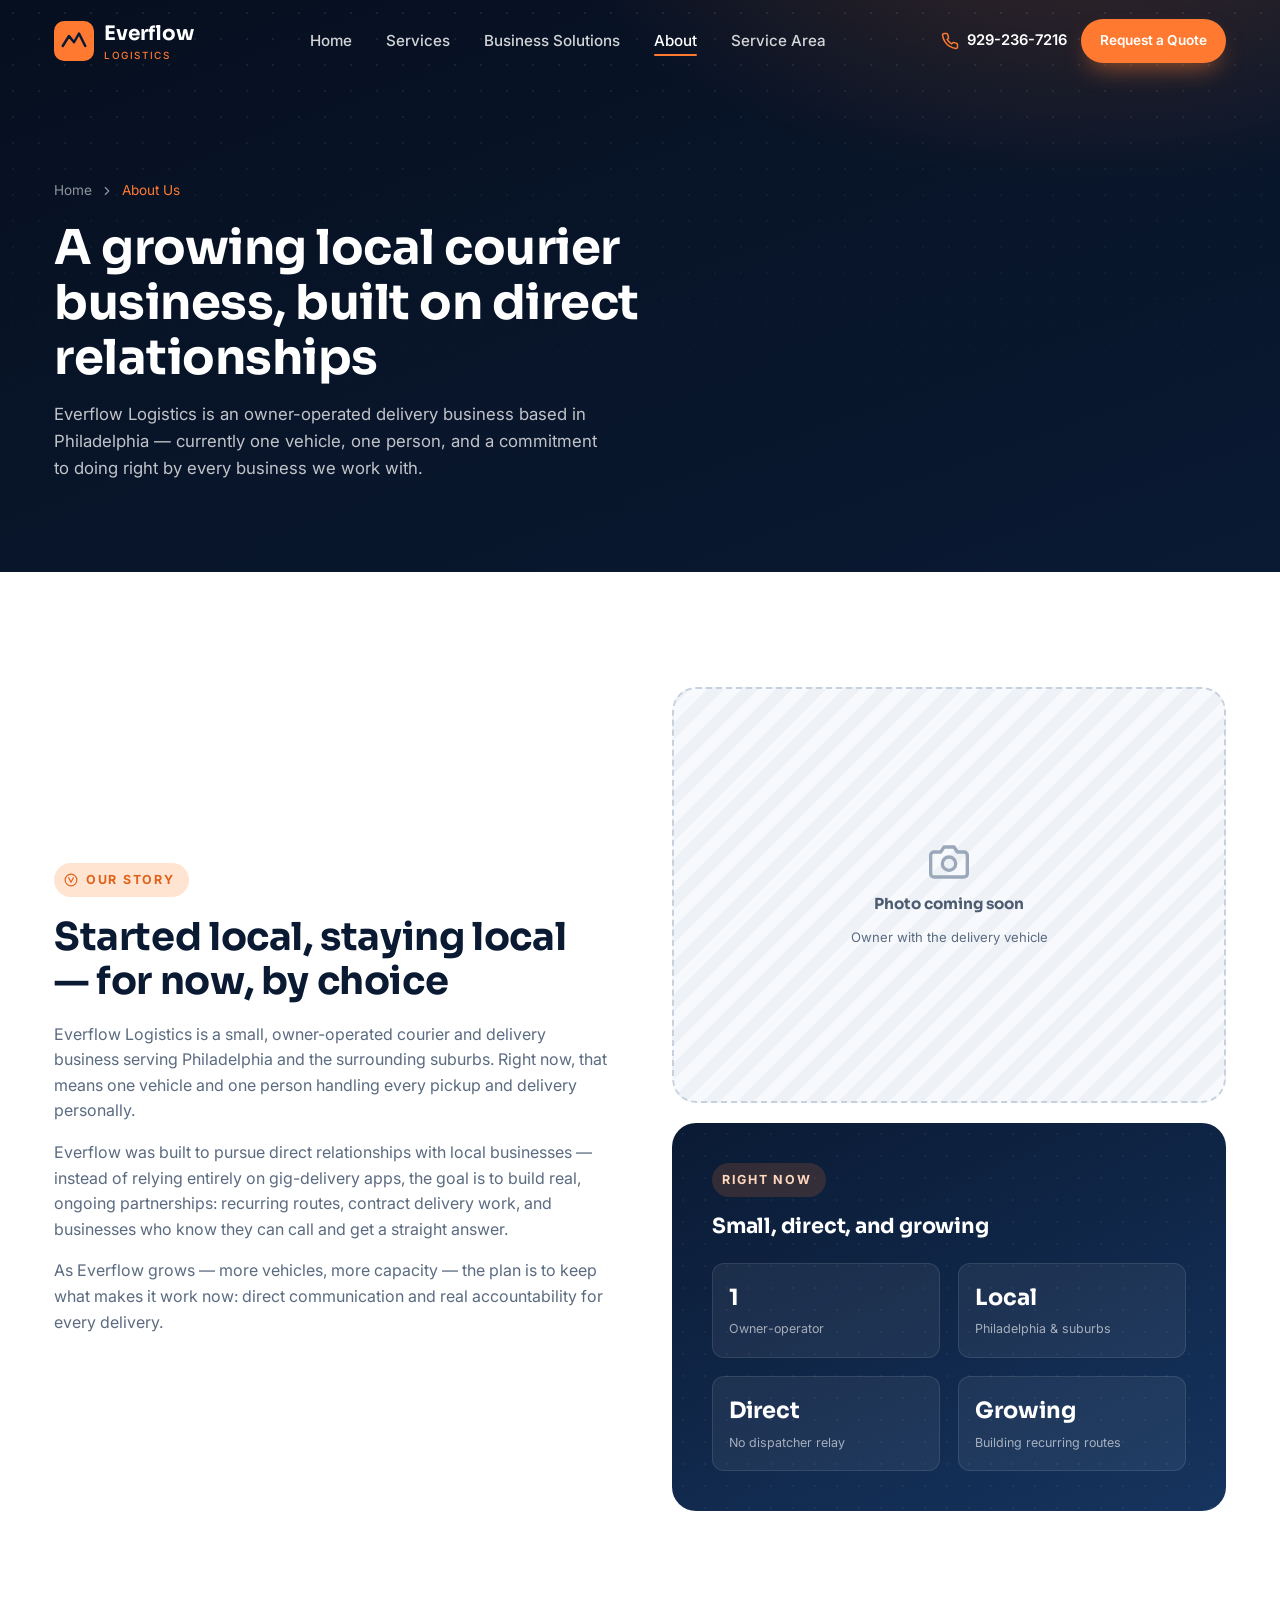
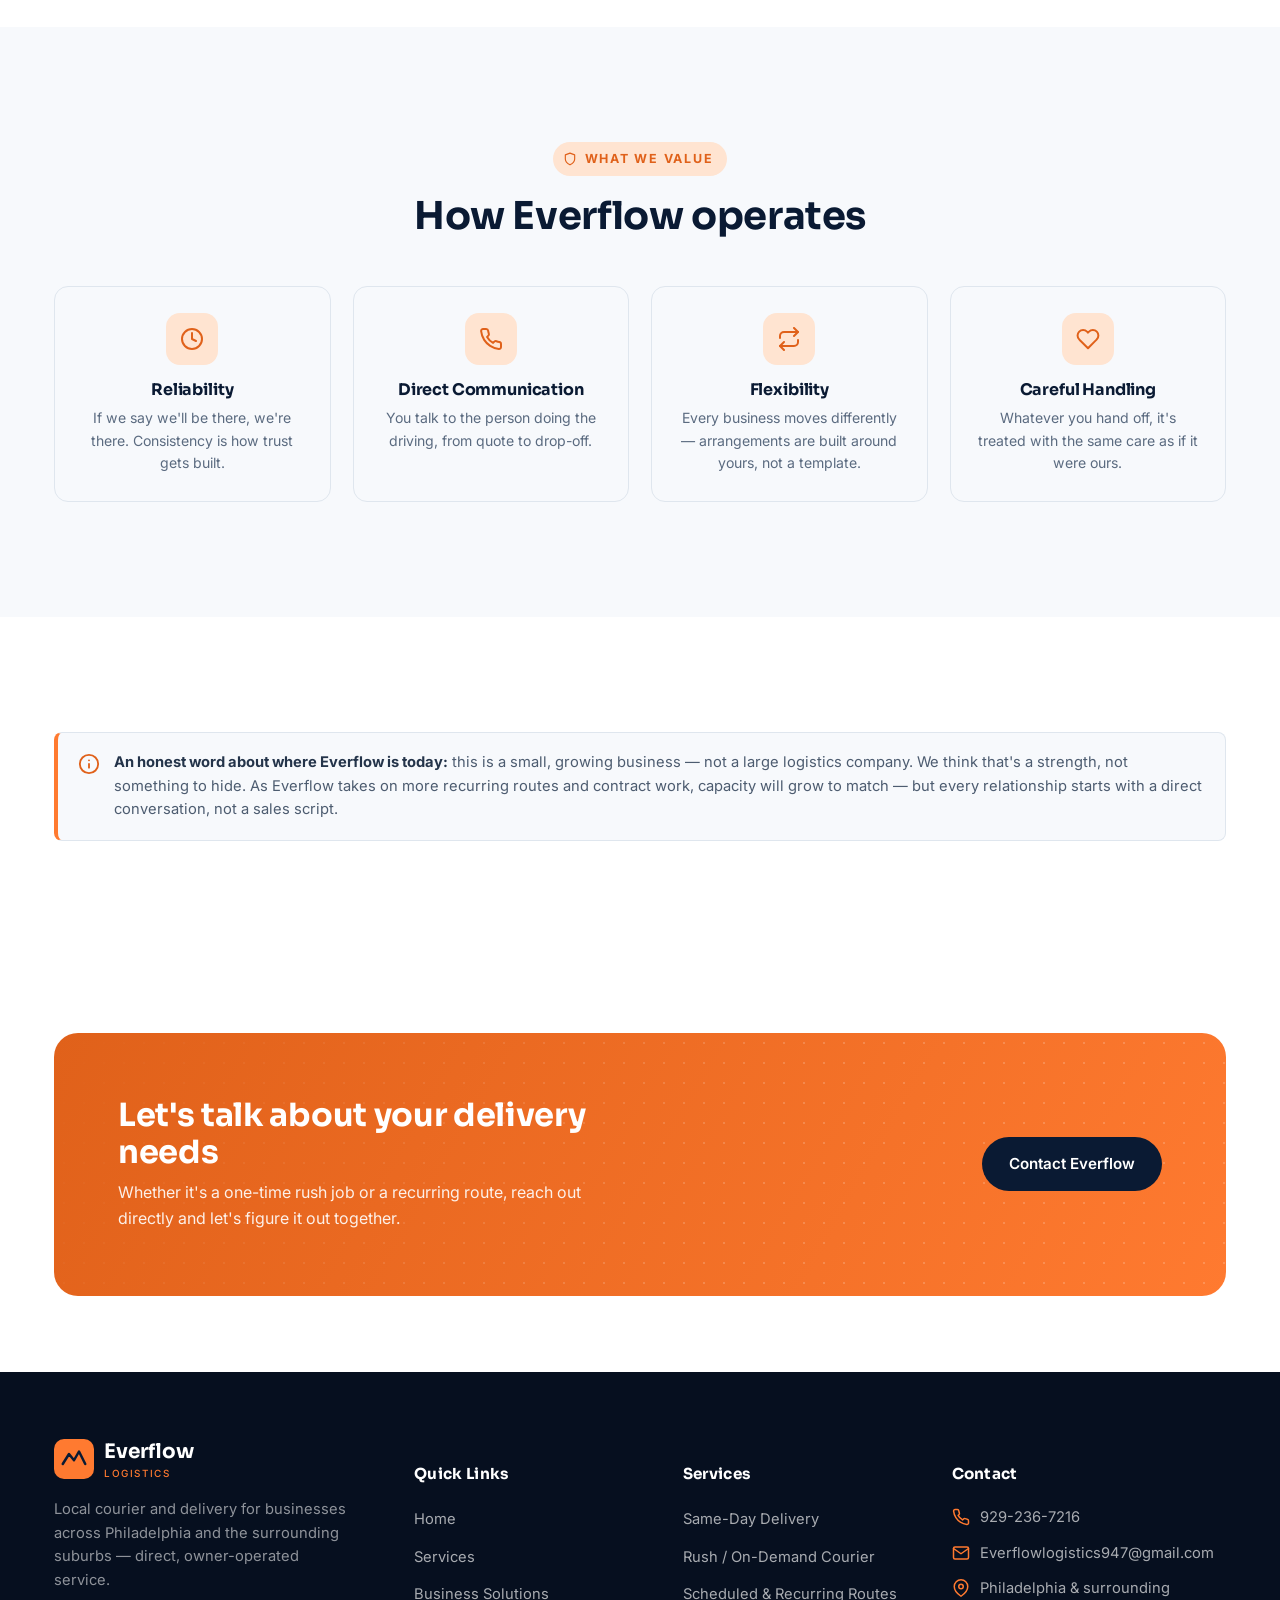
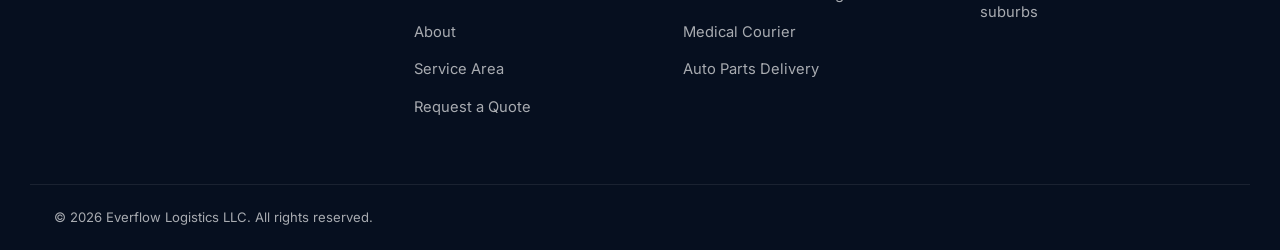
==== about.html @ 605c20a3 "Initial Everflow Logistics website" ====
<!DOCTYPE html>
<html lang="en">
<head>
<meta charset="UTF-8">
<meta name="viewport" content="width=device-width, initial-scale=1.0">
<title>About Us | Everflow Logistics</title>
<meta name="description" content="Everflow Logistics is an owner-operated courier and delivery business based in Philadelphia, focused on dependable service and long-term business relationships.">
<meta property="og:type" content="website">
<meta property="og:site_name" content="Everflow Logistics">
<meta property="og:title" content="About Us | Everflow Logistics">
<meta property="og:description" content="An owner-operated courier and delivery business based in Philadelphia, focused on dependable service and long-term business relationships.">
<meta name="twitter:card" content="summary">
<meta name="twitter:title" content="About Us | Everflow Logistics">
<meta name="twitter:description" content="An owner-operated courier and delivery business based in Philadelphia.">
<link rel="icon" href="data:image/svg+xml,%3Csvg xmlns='http://www.w3.org/2000/svg' viewBox='0 0 64 64'%3E%3Crect width='64' height='64' rx='14' fill='%230a1a33'/%3E%3Cpath d='M14 40l10-16 8 10 8-14 10 20' stroke='%23ff7a30' stroke-width='4' fill='none' stroke-linecap='round' stroke-linejoin='round'/%3E%3C/svg%3E">
<link rel="preconnect" href="https://fonts.googleapis.com">
<link rel="preconnect" href="https://fonts.gstatic.com" crossorigin>
<link href="https://fonts.googleapis.com/css2?family=Sora:wght@500;600;700;800&family=Inter:wght@400;500;600;700&display=swap" rel="stylesheet">
<link rel="stylesheet" href="css/style.css">
</head>
<body>

<a href="#main-content" class="skip-link">Skip to main content</a>

<!-- ================= HEADER ================= -->
<header class="site-header">
  <div class="container">
    <a href="index.html" class="brand">
      <svg class="mark" aria-hidden="true" viewBox="0 0 64 64" fill="none">
        <rect width="64" height="64" rx="16" fill="#ff7a30"/>
        <path d="M14 40l10-16 8 10 8-14 10 20" stroke="#0a1a33" stroke-width="4" fill="none" stroke-linecap="round" stroke-linejoin="round"/>
      </svg>
      <span>Everflow<span class="sub">Logistics</span></span>
    </a>
    <nav class="main-nav">
      <ul>
        <li><a href="index.html">Home</a></li>
        <li><a href="services.html">Services</a></li>
        <li><a href="business-solutions.html">Business Solutions</a></li>
        <li><a href="about.html">About</a></li>
        <li><a href="service-area.html">Service Area</a></li>
      </ul>
    </nav>
    <div class="header-actions">
      <a data-config="phone-href" href="#" class="header-tel">
        <svg aria-hidden="true" viewBox="0 0 24 24" fill="none" stroke="currentColor" stroke-width="2" stroke-linecap="round" stroke-linejoin="round"><path d="M22 16.92v3a2 2 0 0 1-2.18 2 19.79 19.79 0 0 1-8.63-3.07 19.5 19.5 0 0 1-6-6 19.79 19.79 0 0 1-3.07-8.67A2 2 0 0 1 4.11 2h3a2 2 0 0 1 2 1.72c.127.96.361 1.903.7 2.81a2 2 0 0 1-.45 2.11L8.09 9.91a16 16 0 0 0 6 6l1.27-1.27a2 2 0 0 1 2.11-.45c.907.339 1.85.573 2.81.7A2 2 0 0 1 22 16.92z"/></svg>
        <span data-config="phone"></span>
      </a>
      <a href="contact.html" class="btn btn-primary btn-sm header-quote">Request a Quote</a>
      <a data-config="phone-href" href="#" class="header-tel-mobile" aria-label="Call Everflow Logistics">
        <svg aria-hidden="true" viewBox="0 0 24 24" fill="none" stroke="currentColor" stroke-width="2" stroke-linecap="round" stroke-linejoin="round"><path d="M22 16.92v3a2 2 0 0 1-2.18 2 19.79 19.79 0 0 1-8.63-3.07 19.5 19.5 0 0 1-6-6 19.79 19.79 0 0 1-3.07-8.67A2 2 0 0 1 4.11 2h3a2 2 0 0 1 2 1.72c.127.96.361 1.903.7 2.81a2 2 0 0 1-.45 2.11L8.09 9.91a16 16 0 0 0 6 6l1.27-1.27a2 2 0 0 1 2.11-.45c.907.339 1.85.573 2.81.7A2 2 0 0 1 22 16.92z"/></svg>
      </a>
      <button class="nav-toggle" aria-label="Open menu">
        <svg aria-hidden="true" viewBox="0 0 24 24" fill="none" stroke="currentColor" stroke-width="2" stroke-linecap="round" stroke-linejoin="round"><line x1="3" y1="6" x2="21" y2="6"/><line x1="3" y1="12" x2="21" y2="12"/><line x1="3" y1="18" x2="21" y2="18"/></svg>
      </button>
    </div>
  </div>
</header>

<div class="mobile-nav">
  <div class="mobile-nav-top">
    <a href="index.html" class="brand">
      <svg class="mark" aria-hidden="true" viewBox="0 0 64 64" fill="none">
        <rect width="64" height="64" rx="16" fill="#ff7a30"/>
        <path d="M14 40l10-16 8 10 8-14 10 20" stroke="#0a1a33" stroke-width="4" fill="none" stroke-linecap="round" stroke-linejoin="round"/>
      </svg>
      <span>Everflow</span>
    </a>
    <button class="mobile-nav-close" aria-label="Close menu">
      <svg aria-hidden="true" viewBox="0 0 24 24" fill="none" stroke="currentColor" stroke-width="2" stroke-linecap="round" stroke-linejoin="round"><line x1="18" y1="6" x2="6" y2="18"/><line x1="6" y1="6" x2="18" y2="18"/></svg>
    </button>
  </div>
  <ul>
    <li><a href="index.html">Home</a></li>
    <li><a href="services.html">Services</a></li>
    <li><a href="business-solutions.html">Business Solutions</a></li>
    <li><a href="about.html">About</a></li>
    <li><a href="service-area.html">Service Area</a></li>
  </ul>
  <div class="mobile-nav-footer">
    <a data-config="phone-href" href="#" class="header-tel">
      <svg aria-hidden="true" viewBox="0 0 24 24" fill="none" stroke="currentColor" stroke-width="2" stroke-linecap="round" stroke-linejoin="round"><path d="M22 16.92v3a2 2 0 0 1-2.18 2 19.79 19.79 0 0 1-8.63-3.07 19.5 19.5 0 0 1-6-6 19.79 19.79 0 0 1-3.07-8.67A2 2 0 0 1 4.11 2h3a2 2 0 0 1 2 1.72c.127.96.361 1.903.7 2.81a2 2 0 0 1-.45 2.11L8.09 9.91a16 16 0 0 0 6 6l1.27-1.27a2 2 0 0 1 2.11-.45c.907.339 1.85.573 2.81.7A2 2 0 0 1 22 16.92z"/></svg>
      <span data-config="phone"></span>
    </a>
    <a href="contact.html" class="btn btn-primary btn-block">Request a Quote</a>
  </div>
</div>

<main id="main-content">
  <!-- ================= PAGE HERO ================= -->
  <section class="page-hero">
    <div class="hero-grid-bg"></div>
    <div class="container">
      <div class="breadcrumb">
        <a href="index.html">Home</a>
        <svg aria-hidden="true" viewBox="0 0 24 24" fill="none" stroke="currentColor" stroke-width="2" stroke-linecap="round" stroke-linejoin="round"><polyline points="9 18 15 12 9 6"/></svg>
        <span class="current">About Us</span>
      </div>
      <h1>A growing local courier business, built on direct relationships</h1>
      <p class="lead">Everflow Logistics is an owner-operated delivery business based in Philadelphia — currently one vehicle, one person, and a commitment to doing right by every business we work with.</p>
    </div>
  </section>

  <!-- ================= STORY ================= -->
  <section class="section-pad">
    <div class="container">
      <div class="split">
        <div data-reveal>
          <div class="kicker">
            <svg aria-hidden="true" viewBox="0 0 24 24" fill="none" stroke="currentColor" stroke-width="2" stroke-linecap="round" stroke-linejoin="round"><circle cx="12" cy="12" r="10"/><path d="M16 8l-4 8-4-8"/></svg>
            Our story
          </div>
          <h2 style="font-size:clamp(1.8rem,3vw,2.4rem);margin-bottom:18px;">Started local, staying local — for now, by choice</h2>
          <p style="color:var(--gray-500);margin-bottom:16px;">Everflow Logistics is a small, owner-operated courier and delivery business serving Philadelphia and the surrounding suburbs. Right now, that means one vehicle and one person handling every pickup and delivery personally.</p>
          <p style="color:var(--gray-500);margin-bottom:16px;">Everflow was built to pursue direct relationships with local businesses — instead of relying entirely on gig-delivery apps, the goal is to build real, ongoing partnerships: recurring routes, contract delivery work, and businesses who know they can call and get a straight answer.</p>
          <p style="color:var(--gray-500);">As Everflow grows — more vehicles, more capacity — the plan is to keep what makes it work now: direct communication and real accountability for every delivery.</p>
        </div>
        <div class="split-visual" data-reveal>
          <!-- PHOTO PLACEHOLDER — replace with a real photo when available.
               See images/README.md. Suggested file: images/about-owner.jpg -->
          <div class="photo-frame" style="margin-bottom:20px;">
            <div class="photo-placeholder">
              <svg class="cam-ic" aria-hidden="true" viewBox="0 0 24 24" fill="none" stroke="currentColor" stroke-width="2" stroke-linecap="round" stroke-linejoin="round"><path d="M23 19a2 2 0 0 1-2 2H3a2 2 0 0 1-2-2V8a2 2 0 0 1 2-2h4l2-3h6l2 3h4a2 2 0 0 1 2 2z"/><circle cx="12" cy="13" r="4"/></svg>
              <strong>Photo coming soon</strong>
              <span>Owner with the delivery vehicle</span>
            </div>
          </div>
          <div class="panel-card">
            <div class="kicker on-dark">Right Now</div>
            <h3 style="color:#fff;font-size:1.3rem;">Small, direct, and growing</h3>
            <div class="mini-stats">
              <div class="box"><b>1</b><span>Owner-operator</span></div>
              <div class="box"><b>Local</b><span>Philadelphia &amp; suburbs</span></div>
              <div class="box"><b>Direct</b><span>No dispatcher relay</span></div>
              <div class="box"><b>Growing</b><span>Building recurring routes</span></div>
            </div>
          </div>
        </div>
      </div>
    </div>
  </section>

  <!-- ================= VALUES ================= -->
  <section class="section-pad" style="background:var(--gray-50);">
    <div class="container">
      <div class="section-head center" data-reveal>
        <div class="kicker">
          <svg aria-hidden="true" viewBox="0 0 24 24" fill="none" stroke="currentColor" stroke-width="2" stroke-linecap="round" stroke-linejoin="round"><path d="M12 22s8-4 8-10V5l-8-3-8 3v7c0 6 8 10 8 10z"/></svg>
          What we value
        </div>
        <h2>How Everflow operates</h2>
      </div>

      <div class="value-grid">
        <div class="value-card" data-reveal>
          <div class="ic">
            <svg aria-hidden="true" viewBox="0 0 24 24" fill="none" stroke="currentColor" stroke-width="2" stroke-linecap="round" stroke-linejoin="round"><circle cx="12" cy="12" r="10"/><polyline points="12 6 12 12 16 14"/></svg>
          </div>
          <h3>Reliability</h3>
          <p>If we say we'll be there, we're there. Consistency is how trust gets built.</p>
        </div>
        <div class="value-card" data-reveal>
          <div class="ic">
            <svg aria-hidden="true" viewBox="0 0 24 24" fill="none" stroke="currentColor" stroke-width="2" stroke-linecap="round" stroke-linejoin="round"><path d="M22 16.92v3a2 2 0 0 1-2.18 2 19.79 19.79 0 0 1-8.63-3.07 19.5 19.5 0 0 1-6-6 19.79 19.79 0 0 1-3.07-8.67A2 2 0 0 1 4.11 2h3a2 2 0 0 1 2 1.72c.127.96.361 1.903.7 2.81a2 2 0 0 1-.45 2.11L8.09 9.91a16 16 0 0 0 6 6l1.27-1.27a2 2 0 0 1 2.11-.45c.907.339 1.85.573 2.81.7A2 2 0 0 1 22 16.92z"/></svg>
          </div>
          <h3>Direct Communication</h3>
          <p>You talk to the person doing the driving, from quote to drop-off.</p>
        </div>
        <div class="value-card" data-reveal>
          <div class="ic">
            <svg aria-hidden="true" viewBox="0 0 24 24" fill="none" stroke="currentColor" stroke-width="2" stroke-linecap="round" stroke-linejoin="round"><path d="M17 1l4 4-4 4"/><path d="M3 11V9a4 4 0 0 1 4-4h14"/><path d="M7 23l-4-4 4-4"/><path d="M21 13v2a4 4 0 0 1-4 4H3"/></svg>
          </div>
          <h3>Flexibility</h3>
          <p>Every business moves differently — arrangements are built around yours, not a template.</p>
        </div>
        <div class="value-card" data-reveal>
          <div class="ic">
            <svg aria-hidden="true" viewBox="0 0 24 24" fill="none" stroke="currentColor" stroke-width="2" stroke-linecap="round" stroke-linejoin="round"><path d="M20.8 4.6a5.5 5.5 0 0 0-7.8 0L12 5.7l-1-1.1a5.5 5.5 0 0 0-7.8 7.8l1 1.1L12 21.2l7.8-7.8 1-1.1a5.5 5.5 0 0 0 0-7.7z"/></svg>
          </div>
          <h3>Careful Handling</h3>
          <p>Whatever you hand off, it's treated with the same care as if it were ours.</p>
        </div>
      </div>
    </div>
  </section>

  <!-- ================= HONEST NOTE ================= -->
  <section class="section-pad">
    <div class="container">
      <div class="note-box" data-reveal>
        <svg class="ic" aria-hidden="true" viewBox="0 0 24 24" fill="none" stroke="currentColor" stroke-width="2" stroke-linecap="round" stroke-linejoin="round"><circle cx="12" cy="12" r="10"/><line x1="12" y1="16" x2="12" y2="12"/><line x1="12" y1="8" x2="12.01" y2="8"/></svg>
        <p><strong>An honest word about where Everflow is today:</strong> this is a small, growing business — not a large logistics company. We think that's a strength, not something to hide. As Everflow takes on more recurring routes and contract work, capacity will grow to match — but every relationship starts with a direct conversation, not a sales script.</p>
      </div>
    </div>
  </section>

  <!-- ================= CTA ================= -->
  <section class="section-pad-sm">
    <div class="container">
      <div class="cta-banner" data-reveal>
        <div>
          <h2>Let's talk about your delivery needs</h2>
          <p>Whether it's a one-time rush job or a recurring route, reach out directly and let's figure it out together.</p>
        </div>
        <div class="cta-actions">
          <a href="contact.html" class="btn btn-dark">Contact Everflow</a>
        </div>
      </div>
    </div>
  </section>
</main>

<!-- ================= FOOTER ================= -->
<footer class="site-footer">
  <div class="container footer-top">
    <div class="footer-brand">
      <a href="index.html" class="brand">
        <svg class="mark" aria-hidden="true" viewBox="0 0 64 64" fill="none">
          <rect width="64" height="64" rx="16" fill="#ff7a30"/>
          <path d="M14 40l10-16 8 10 8-14 10 20" stroke="#0a1a33" stroke-width="4" fill="none" stroke-linecap="round" stroke-linejoin="round"/>
        </svg>
        <span>Everflow<span class="sub">Logistics</span></span>
      </a>
      <p>Local courier and delivery for businesses across Philadelphia and the surrounding suburbs — direct, owner-operated service.</p>
    </div>
    <div class="footer-col">
      <h5>Quick Links</h5>
      <ul>
        <li><a href="index.html">Home</a></li>
        <li><a href="services.html">Services</a></li>
        <li><a href="business-solutions.html">Business Solutions</a></li>
        <li><a href="about.html">About</a></li>
        <li><a href="service-area.html">Service Area</a></li>
        <li><a href="contact.html">Request a Quote</a></li>
      </ul>
    </div>
    <div class="footer-col">
      <h5>Services</h5>
      <ul>
        <li><a href="services.html#same-day">Same-Day Delivery</a></li>
        <li><a href="services.html#rush">Rush / On-Demand Courier</a></li>
        <li><a href="services.html#recurring">Scheduled &amp; Recurring Routes</a></li>
        <li><a href="services.html#medical">Medical Courier</a></li>
        <li><a href="services.html#auto-parts">Auto Parts Delivery</a></li>
      </ul>
    </div>
    <div class="footer-col">
      <h5>Contact</h5>
      <ul class="footer-contact">
        <li>
          <svg aria-hidden="true" viewBox="0 0 24 24" fill="none" stroke="currentColor" stroke-width="2" stroke-linecap="round" stroke-linejoin="round"><path d="M22 16.92v3a2 2 0 0 1-2.18 2 19.79 19.79 0 0 1-8.63-3.07 19.5 19.5 0 0 1-6-6 19.79 19.79 0 0 1-3.07-8.67A2 2 0 0 1 4.11 2h3a2 2 0 0 1 2 1.72c.127.96.361 1.903.7 2.81a2 2 0 0 1-.45 2.11L8.09 9.91a16 16 0 0 0 6 6l1.27-1.27a2 2 0 0 1 2.11-.45c.907.339 1.85.573 2.81.7A2 2 0 0 1 22 16.92z"/></svg>
          <a data-config="phone-href" href="#"><span data-config="phone"></span></a>
        </li>
        <li>
          <svg aria-hidden="true" viewBox="0 0 24 24" fill="none" stroke="currentColor" stroke-width="2" stroke-linecap="round" stroke-linejoin="round"><path d="M4 4h16c1.1 0 2 .9 2 2v12c0 1.1-.9 2-2 2H4c-1.1 0-2-.9-2-2V6c0-1.1.9-2 2-2z"/><polyline points="22 6 12 13 2 6"/></svg>
          <a data-config="email-href" href="#"><span data-config="email"></span></a>
        </li>
        <li>
          <svg aria-hidden="true" viewBox="0 0 24 24" fill="none" stroke="currentColor" stroke-width="2" stroke-linecap="round" stroke-linejoin="round"><path d="M21 10c0 7-9 13-9 13s-9-6-9-13a9 9 0 0 1 18 0z"/><circle cx="12" cy="10" r="3"/></svg>
          <span>Philadelphia &amp; surrounding suburbs</span>
        </li>
      </ul>
    </div>
  </div>
  <div class="container footer-bottom">
    <span>&copy; <span id="year"></span> Everflow Logistics LLC. All rights reserved.</span>
  </div>
</footer>

<button class="back-to-top" aria-label="Back to top">
  <svg aria-hidden="true" viewBox="0 0 24 24" fill="none" stroke="currentColor" stroke-width="2" stroke-linecap="round" stroke-linejoin="round"><line x1="12" y1="19" x2="12" y2="5"/><polyline points="5 12 12 5 19 12"/></svg>
</button>

<script src="js/site-config.js"></script>
<script src="js/script.js"></script>
</body>
</html>
---- css/style.css ----
/* ==========================================================================
   Everflow Logistics — Design System
   ========================================================================== */

:root {
  /* Colors */
  --navy-950: #060f1f;
  --navy-900: #0a1a33;
  --navy-800: #0f2547;
  --navy-700: #16345f;
  --navy-600: #1f4478;

  --accent: #ff7a30;
  --accent-dark: #e0611a;
  --accent-light: #ffe4d1;

  --teal: #17c3a2;
  --teal-dark: #0fa688;

  --white: #ffffff;
  --gray-50: #f7f9fc;
  --gray-100: #eef2f7;
  --gray-200: #dfe6ee;
  --gray-300: #c7d1dd;
  --gray-400: #9aa8ba;
  --gray-500: #5b6b80;
  --gray-600: #4d5c70;
  --gray-800: #24344a;
  --gray-900: #16202f;

  /* Typography */
  --font-head: "Sora", "Segoe UI", sans-serif;
  --font-body: "Inter", "Segoe UI", sans-serif;

  /* Layout */
  --container: 1220px;
  --radius-sm: 8px;
  --radius: 14px;
  --radius-lg: 24px;
  --shadow-sm: 0 2px 10px -2px rgba(10, 26, 51, 0.08);
  --shadow: 0 14px 34px -12px rgba(10, 26, 51, 0.18);
  --shadow-lg: 0 30px 60px -20px rgba(10, 26, 51, 0.28);

  --ease: cubic-bezier(0.22, 1, 0.36, 1);
}

/* ---------- Reset ---------- */
* , *::before, *::after { box-sizing: border-box; }
html { scroll-behavior: smooth; }
body, h1, h2, h3, h4, p, figure, blockquote { margin: 0; }
ul, ol { margin: 0; padding: 0; list-style: none; }
img, svg { display: block; max-width: 100%; }
a { color: inherit; text-decoration: none; }
button, input, textarea, select { font: inherit; color: inherit; }
button { cursor: pointer; }

.sr-only {
  position: absolute;
  width: 1px; height: 1px;
  padding: 0; margin: -1px;
  overflow: hidden;
  clip: rect(0, 0, 0, 0);
  white-space: nowrap;
  border: 0;
}

.skip-link {
  position: absolute;
  top: -60px;
  left: 12px;
  z-index: 2000;
  background: var(--navy-900);
  color: var(--white);
  padding: 12px 20px;
  border-radius: var(--radius-sm);
  font-weight: 600;
  font-size: 0.9rem;
  transition: top 0.2s var(--ease);
}
.skip-link:focus {
  top: 12px;
}

a:focus-visible,
button:focus-visible {
  outline: 2px solid var(--accent-dark);
  outline-offset: 2px;
  border-radius: 4px;
}

body {
  font-family: var(--font-body);
  color: var(--gray-800);
  background: var(--white);
  line-height: 1.6;
  -webkit-font-smoothing: antialiased;
  overflow-x: hidden;
}

h1, h2, h3, h4 {
  font-family: var(--font-head);
  color: var(--navy-900);
  line-height: 1.15;
  font-weight: 700;
  letter-spacing: -0.01em;
}

.container {
  width: 100%;
  max-width: var(--container);
  margin-inline: auto;
  padding-inline: 24px;
}

section { position: relative; }

.section-pad { padding-block: clamp(64px, 9vw, 120px); }
.section-pad-sm { padding-block: clamp(48px, 6vw, 80px); }

/* ---------- Eyebrow / Kicker ---------- */
.kicker {
  display: inline-flex;
  align-items: center;
  gap: 8px;
  font-size: 0.78rem;
  font-weight: 700;
  letter-spacing: 0.14em;
  text-transform: uppercase;
  color: var(--accent-dark);
  background: var(--accent-light);
  padding: 7px 14px 7px 10px;
  border-radius: 999px;
  margin-bottom: 18px;
}
.kicker svg { width: 14px; height: 14px; flex-shrink: 0; }
.kicker.on-dark {
  color: #ffd8bd;
  background: rgba(255, 122, 48, 0.16);
}

.section-head { max-width: 640px; margin-bottom: 48px; }
.section-head.center { margin-inline: auto; text-align: center; }
.section-head h2 { font-size: clamp(1.8rem, 3vw, 2.5rem); margin-bottom: 14px; }
.section-head p { color: var(--gray-500); font-size: 1.05rem; }

/* ---------- Buttons ---------- */
.btn {
  display: inline-flex;
  align-items: center;
  justify-content: center;
  gap: 10px;
  font-family: var(--font-body);
  font-weight: 600;
  font-size: 0.95rem;
  padding: 14px 26px;
  border-radius: 999px;
  border: 1px solid transparent;
  transition: transform 0.25s var(--ease), box-shadow 0.25s var(--ease), background 0.25s var(--ease), color 0.25s var(--ease), border-color .25s var(--ease);
  white-space: nowrap;
}
.btn svg { width: 18px; height: 18px; }
.btn-primary {
  background: var(--accent);
  color: var(--white);
  box-shadow: 0 12px 24px -8px rgba(255, 122, 48, 0.55);
}
.btn-primary:hover { background: var(--accent-dark); transform: translateY(-2px); box-shadow: 0 16px 30px -8px rgba(255, 122, 48, 0.6); }
.btn-dark {
  background: var(--navy-900);
  color: var(--white);
}
.btn-dark:hover { background: var(--navy-800); transform: translateY(-2px); }
.btn-ghost {
  background: transparent;
  color: var(--white);
  border-color: rgba(255, 255, 255, 0.35);
}
.btn-ghost:hover { background: rgba(255, 255, 255, 0.1); border-color: rgba(255, 255, 255, 0.6); }
.btn-outline {
  background: transparent;
  color: var(--navy-900);
  border-color: var(--gray-300);
}
.btn-outline:hover { border-color: var(--navy-900); transform: translateY(-2px); }
.btn-sm { padding: 10px 18px; font-size: 0.85rem; }
.btn-block { width: 100%; }

/* ---------- Header ---------- */
.site-header {
  position: fixed;
  inset-inline: 0;
  top: 0;
  z-index: 1000;
  padding-block: 18px;
  transition: background 0.35s var(--ease), padding 0.35s var(--ease), box-shadow 0.35s var(--ease);
}
.site-header .container { display: flex; align-items: center; justify-content: space-between; gap: 24px; }
.site-header.is-scrolled {
  background: rgba(10, 26, 51, 0.92);
  backdrop-filter: blur(10px);
  padding-block: 12px;
  box-shadow: 0 6px 24px -10px rgba(0,0,0,0.35);
}

.brand { display: flex; align-items: center; gap: 10px; font-family: var(--font-head); font-weight: 700; font-size: 1.25rem; color: var(--white); }
.brand .mark { width: 40px; height: 40px; flex-shrink: 0; }
.brand span.sub { display: block; font-family: var(--font-body); font-weight: 500; font-size: 0.62rem; letter-spacing: 0.16em; text-transform: uppercase; color: var(--accent); margin-top: -2px; }

.main-nav ul { display: flex; align-items: center; gap: 34px; }
.main-nav a {
  color: rgba(255,255,255,0.82);
  font-weight: 500;
  font-size: 0.95rem;
  position: relative;
  padding-block: 6px;
  transition: color 0.25s var(--ease);
}
.main-nav a::after {
  content: "";
  position: absolute;
  left: 0; right: 100%; bottom: 0;
  height: 2px;
  background: var(--accent);
  transition: right 0.3s var(--ease);
  border-radius: 2px;
}
.main-nav a:hover { color: var(--white); }
.main-nav a:hover::after, .main-nav a.active::after { right: 0; }
.main-nav a.active { color: var(--white); }

.header-actions { display: flex; align-items: center; gap: 14px; }
.header-tel { display: flex; align-items: center; gap: 8px; color: var(--white); font-weight: 600; font-size: 0.92rem; }
.header-tel svg { width: 18px; height: 18px; color: var(--accent); }

.nav-toggle {
  display: none;
  width: 42px; height: 42px;
  border-radius: 10px;
  background: rgba(255,255,255,0.1);
  border: 1px solid rgba(255,255,255,0.16);
  align-items: center;
  justify-content: center;
  flex-shrink: 0;
}
.nav-toggle svg { width: 20px; height: 20px; color: var(--white); }

/* ---------- Hero ---------- */
.hero {
  position: relative;
  background: radial-gradient(1100px 600px at 82% -10%, rgba(255,122,48,0.25), transparent 60%),
              linear-gradient(160deg, var(--navy-950) 0%, var(--navy-900) 45%, var(--navy-800) 100%);
  color: var(--white);
  padding-top: clamp(140px, 18vw, 190px);
  padding-bottom: clamp(80px, 10vw, 120px);
  overflow: hidden;
}
.hero-grid-bg {
  position: absolute; inset: 0;
  background-image: radial-gradient(rgba(255,255,255,0.09) 1px, transparent 1px);
  background-size: 26px 26px;
  mask-image: linear-gradient(180deg, rgba(0,0,0,0.9), transparent 75%);
  pointer-events: none;
}
.hero .container {
  display: grid;
  grid-template-columns: 1.05fr 0.95fr;
  align-items: center;
  gap: 56px;
  position: relative;
  z-index: 2;
}
.hero h1 {
  color: var(--white);
  font-size: clamp(2.3rem, 4.4vw, 3.6rem);
  margin-bottom: 22px;
}
.hero h1 em { font-style: normal; color: var(--accent); }
.hero p.lead {
  color: rgba(255,255,255,0.78);
  font-size: 1.12rem;
  max-width: 520px;
  margin-bottom: 34px;
}
.hero-cta { display: flex; gap: 16px; flex-wrap: wrap; margin-bottom: 46px; }

.hero-trust { display: flex; align-items: center; gap: 22px; flex-wrap: wrap; }
.hero-trust span { font-size: 0.78rem; letter-spacing: 0.1em; text-transform: uppercase; color: rgba(255,255,255,0.5); }
.hero-trust .logos { display: flex; gap: 20px; align-items: center; flex-wrap: wrap; }
.hero-trust .logos b { font-family: var(--font-head); color: rgba(255,255,255,0.65); font-size: 1rem; font-weight: 700; }

/* Hero visual */
.hero-visual { position: relative; }
.hero-art {
  position: relative;
  border-radius: var(--radius-lg);
  background: linear-gradient(155deg, rgba(255,255,255,0.08), rgba(255,255,255,0.02));
  border: 1px solid rgba(255,255,255,0.14);
  padding: 30px;
  backdrop-filter: blur(6px);
}
.hero-art svg { width: 100%; height: auto; }
.float-card {
  position: absolute;
  background: var(--white);
  color: var(--navy-900);
  border-radius: var(--radius);
  padding: 14px 18px;
  box-shadow: var(--shadow-lg);
  display: flex;
  align-items: center;
  gap: 12px;
}
.float-card .ic {
  width: 40px; height: 40px; border-radius: 10px;
  display: flex; align-items: center; justify-content: center;
  background: var(--accent-light); color: var(--accent-dark); flex-shrink: 0;
}
.float-card .ic svg { width: 20px; height: 20px; }
.float-card strong { display: block; font-size: 1.05rem; font-family: var(--font-head); }
.float-card small { color: var(--gray-500); font-size: 0.75rem; }
.float-card--1 { top: -6%; left: -8%; }
.float-card--2 { bottom: -8%; right: -6%; }
@media (max-width: 560px) {
  /* Prevent the floating badge cards from clipping off narrow screens —
     stack them below the photo frame instead of overlapping it. */
  .hero-visual { padding-bottom: 8px; }
  .float-card {
    position: static;
    animation: none;
    margin-top: 12px;
    width: 100%;
  }
  .float-card--1 { margin-top: 16px; }
}

/* ---------- Photo placeholder (real photos added later) ---------- */
.photo-frame {
  position: relative;
  width: 100%;
  border-radius: var(--radius-lg);
  overflow: hidden;
}
.photo-frame img {
  width: 100%;
  height: 100%;
  object-fit: cover;
  display: block;
  border-radius: var(--radius-lg);
}
.photo-placeholder {
  width: 100%;
  aspect-ratio: 4 / 3;
  border-radius: var(--radius-lg);
  border: 2px dashed var(--gray-300);
  background:
    repeating-linear-gradient(135deg, var(--gray-100) 0 12px, var(--gray-50) 12px 24px);
  display: flex;
  flex-direction: column;
  align-items: center;
  justify-content: center;
  gap: 10px;
  text-align: center;
  padding: 24px;
  color: var(--gray-500);
}
.photo-placeholder .cam-ic {
  width: 40px; height: 40px;
  color: var(--gray-400);
}
.photo-placeholder strong {
  font-family: var(--font-head);
  color: var(--gray-600);
  font-size: 0.95rem;
}
.photo-placeholder span {
  font-size: 0.82rem;
  color: var(--gray-500);
  max-width: 260px;
}
.photo-frame--wide .photo-placeholder { aspect-ratio: 21 / 8; }
.photo-frame--square .photo-placeholder { aspect-ratio: 1 / 1; }
@media (max-width: 720px) {
  .photo-frame--wide .photo-placeholder { aspect-ratio: 4 / 3; }
}

/* ---------- Stats strip ---------- */
.stats-strip {
  background: var(--navy-900);
  border-top: 1px solid rgba(255,255,255,0.08);
}
.stats-strip .container {
  display: grid;
  grid-template-columns: repeat(4, 1fr);
  padding-block: 40px;
}
.stat { text-align: center; color: var(--white); padding-inline: 12px; border-left: 1px solid rgba(255,255,255,0.1); }
.stat:first-child { border-left: none; }
.stat .num { font-family: var(--font-head); font-size: clamp(1.7rem, 3vw, 2.4rem); font-weight: 700; color: var(--white); }
.stat .num span.suffix { color: var(--accent); }
.stat .lbl { color: rgba(255,255,255,0.6); font-size: 0.85rem; margin-top: 6px; }

/* ---------- Services grid ---------- */
.services-grid {
  display: grid;
  grid-template-columns: repeat(3, 1fr);
  gap: 26px;
}
.service-card {
  background: var(--white);
  border: 1px solid var(--gray-200);
  border-radius: var(--radius);
  padding: 32px 28px;
  transition: transform 0.3s var(--ease), box-shadow 0.3s var(--ease), border-color .3s var(--ease);
}
.service-card:hover { transform: translateY(-6px); box-shadow: var(--shadow); border-color: transparent; }
.service-card .ic {
  width: 54px; height: 54px;
  border-radius: 14px;
  background: linear-gradient(145deg, var(--navy-800), var(--navy-900));
  display: flex; align-items: center; justify-content: center;
  margin-bottom: 22px;
  color: var(--accent);
}
.service-card .ic svg { width: 26px; height: 26px; }
.service-card h3 { font-size: 1.15rem; margin-bottom: 10px; }
.service-card p { color: var(--gray-500); font-size: 0.94rem; margin-bottom: 16px; }
.service-card .link { display: inline-flex; align-items: center; gap: 6px; color: var(--accent-dark); font-weight: 600; font-size: 0.88rem; }
.service-card .link svg { width: 15px; height: 15px; transition: transform 0.25s var(--ease); }
.service-card:hover .link svg { transform: translateX(4px); }

/* ---------- Why / features split ---------- */
.split {
  display: grid;
  grid-template-columns: 1fr 1fr;
  gap: 64px;
  align-items: center;
}
.split-visual { position: relative; }
.feature-list { display: grid; gap: 22px; margin-top: 30px; }
.feature-item { display: flex; gap: 16px; }
.feature-item .ic {
  width: 44px; height: 44px; border-radius: 12px; flex-shrink: 0;
  background: var(--accent-light); color: var(--accent-dark);
  display: flex; align-items: center; justify-content: center;
}
.feature-item .ic svg { width: 22px; height: 22px; }
.feature-item h3 { font-size: 1.02rem; margin-bottom: 4px; }
.feature-item p { color: var(--gray-500); font-size: 0.92rem; }

.panel-card {
  border-radius: var(--radius-lg);
  background: linear-gradient(155deg, var(--navy-900), var(--navy-700));
  padding: 40px;
  color: var(--white);
  position: relative;
  overflow: hidden;
}
.panel-card::before {
  content: "";
  position: absolute; inset: 0;
  background-image: radial-gradient(rgba(255,255,255,0.08) 1px, transparent 1px);
  background-size: 22px 22px;
  opacity: 0.6;
}
.panel-card > * { position: relative; z-index: 1; }
.route-line { margin: 26px 0; }
.route-line svg { width: 100%; }
.mini-stats { display: grid; grid-template-columns: repeat(2,1fr); gap: 18px; margin-top: 24px; }
.mini-stats .box { background: rgba(255,255,255,0.06); border: 1px solid rgba(255,255,255,0.1); border-radius: 12px; padding: 16px; }
.mini-stats .box b { display: block; font-family: var(--font-head); font-size: 1.4rem; }
.mini-stats .box span { font-size: 0.78rem; color: rgba(255,255,255,0.6); }

/* ---------- Process ---------- */
.process-grid {
  display: grid;
  grid-template-columns: repeat(4, 1fr);
  gap: 26px;
  counter-reset: step;
}
.process-step { position: relative; padding-top: 8px; }
.process-step .num {
  font-family: var(--font-head);
  font-size: 2.4rem;
  font-weight: 700;
  color: var(--gray-200);
  margin-bottom: 10px;
}
.process-step h3 { font-size: 1.05rem; margin-bottom: 8px; }
.process-step p { color: var(--gray-500); font-size: 0.9rem; }
.process-step:not(:last-child)::after {
  content: "";
  position: absolute;
  top: 26px; right: -13px;
  width: 26px; height: 2px;
  background: var(--gray-200);
  display: none;
}
@media (min-width: 900px) {
  .process-step:not(:last-child)::after { display: block; }
}

/* ---------- Testimonials ---------- */
.testi-grid { display: grid; grid-template-columns: repeat(3, 1fr); gap: 26px; }
.testi-card {
  background: var(--gray-50);
  border: 1px solid var(--gray-200);
  border-radius: var(--radius);
  padding: 30px;
}
.testi-card .stars { display: flex; gap: 4px; color: var(--accent); margin-bottom: 16px; }
.testi-card .stars svg { width: 16px; height: 16px; }
.testi-card p.quote { color: var(--gray-800); font-size: 0.98rem; margin-bottom: 22px; }
.testi-person { display: flex; align-items: center; gap: 12px; }
.testi-avatar {
  width: 46px; height: 46px; border-radius: 50%;
  display: flex; align-items: center; justify-content: center;
  font-family: var(--font-head); font-weight: 700; color: var(--white);
  background: linear-gradient(135deg, var(--accent), var(--accent-dark));
  flex-shrink: 0;
}
.testi-person strong { display: block; font-size: 0.92rem; }
.testi-person span { color: var(--gray-500); font-size: 0.8rem; }

/* ---------- CTA banner ---------- */
.cta-banner {
  background: linear-gradient(120deg, var(--accent-dark), var(--accent));
  border-radius: var(--radius-lg);
  padding: clamp(36px, 5vw, 64px);
  display: flex;
  align-items: center;
  justify-content: space-between;
  gap: 30px;
  flex-wrap: wrap;
  color: var(--white);
  position: relative;
  overflow: hidden;
}
.cta-banner::after {
  content: "";
  position: absolute; inset: 0;
  background-image: radial-gradient(rgba(255,255,255,0.18) 1px, transparent 1px);
  background-size: 20px 20px;
  mask-image: linear-gradient(120deg, transparent, black 60%);
}
.cta-banner > * { position: relative; z-index: 1; }
.cta-banner h2 { color: var(--white); font-size: clamp(1.5rem, 2.6vw, 2rem); max-width: 520px; }
.cta-banner p { color: rgba(255,255,255,0.9); margin-top: 10px; max-width: 480px; }
.cta-actions { display: flex; gap: 14px; flex-wrap: wrap; }

/* ---------- Footer ---------- */
.site-footer { background: var(--navy-950); color: rgba(255,255,255,0.65); }
.footer-top { padding-block: 64px; display: grid; grid-template-columns: 1.4fr 1fr 1fr 1.2fr; gap: 40px; }
.footer-brand p { margin-top: 16px; font-size: 0.92rem; max-width: 300px; color: rgba(255,255,255,0.55); }
.footer-social { display: flex; gap: 10px; margin-top: 22px; }
.footer-social a {
  width: 38px; height: 38px; border-radius: 10px;
  background: rgba(255,255,255,0.07); border: 1px solid rgba(255,255,255,0.1);
  display: flex; align-items: center; justify-content: center;
  transition: background 0.25s var(--ease), transform 0.25s var(--ease);
}
.footer-social a:hover { background: var(--accent); transform: translateY(-3px); }
.footer-social svg { width: 17px; height: 17px; color: var(--white); }
.footer-col h5 { color: var(--white); font-family: var(--font-head); font-size: 0.95rem; margin-bottom: 20px; letter-spacing: 0.02em; }
.footer-col ul { display: grid; gap: 12px; }
.footer-col a { font-size: 0.92rem; transition: color 0.2s var(--ease); }
.footer-col a:hover { color: var(--white); }
.footer-contact li { display: flex; gap: 10px; align-items: flex-start; font-size: 0.92rem; }
.footer-contact svg { width: 18px; height: 18px; color: var(--accent); flex-shrink: 0; margin-top: 2px; }
.newsletter-form { display: flex; margin-top: 6px; border-radius: 999px; overflow: hidden; border: 1px solid rgba(255,255,255,0.16); }
.newsletter-form input { flex: 1; background: transparent; border: none; padding: 12px 16px; color: var(--white); font-size: 0.88rem; }
.newsletter-form input::placeholder { color: rgba(255,255,255,0.4); }
.newsletter-form button { background: var(--accent); border: none; padding: 0 18px; display: flex; align-items: center; justify-content: center; }
.newsletter-form button svg { width: 17px; height: 17px; color: var(--white); }
.footer-bottom {
  border-top: 1px solid rgba(255,255,255,0.08);
  padding-block: 22px;
  display: flex; justify-content: space-between; align-items: center; flex-wrap: wrap; gap: 12px;
  font-size: 0.82rem;
}
.footer-bottom .legal-links { display: flex; gap: 20px; }

/* ---------- Page hero (inner pages) ---------- */
.page-hero {
  background: radial-gradient(900px 500px at 85% -20%, rgba(255,122,48,0.22), transparent 60%),
              linear-gradient(160deg, var(--navy-950), var(--navy-900));
  color: var(--white);
  padding-top: clamp(140px, 16vw, 180px);
  padding-bottom: clamp(60px, 8vw, 90px);
  position: relative;
  overflow: hidden;
}
.page-hero .container { position: relative; z-index: 2; }
.breadcrumb { display: flex; align-items: center; gap: 8px; color: rgba(255,255,255,0.55); font-size: 0.85rem; margin-bottom: 18px; }
.breadcrumb svg { width: 14px; height: 14px; }
.breadcrumb .current { color: var(--accent); }
.page-hero h1 { color: var(--white); font-size: clamp(2.1rem, 4vw, 3rem); max-width: 700px; }
.page-hero p.lead { color: rgba(255,255,255,0.75); max-width: 560px; margin-top: 16px; font-size: 1.05rem; }
.page-hero-split {
  display: grid;
  grid-template-columns: 1.1fr 0.9fr;
  gap: 40px;
  align-items: center;
}
.page-hero-split .photo-frame { border: 1px solid rgba(255,255,255,0.14); }
.page-hero-split .photo-placeholder { border-color: rgba(255,255,255,0.25); background: rgba(255,255,255,0.06); color: rgba(255,255,255,0.65); }
.page-hero-split .photo-placeholder strong { color: #fff; }
.page-hero-split .photo-placeholder span { color: rgba(255,255,255,0.6); }
@media (max-width: 900px) {
  .page-hero-split { grid-template-columns: 1fr; }
}

/* ---------- About page ---------- */
.value-grid { display: grid; grid-template-columns: repeat(4, 1fr); gap: 22px; }
.value-card { border: 1px solid var(--gray-200); border-radius: var(--radius); padding: 26px; text-align: center; transition: box-shadow .3s var(--ease), transform .3s var(--ease); }
.value-card:hover { box-shadow: var(--shadow); transform: translateY(-4px); }
.value-card .ic {
  width: 52px; height: 52px; border-radius: 14px; margin-inline: auto; margin-bottom: 16px;
  background: var(--accent-light); color: var(--accent-dark);
  display: flex; align-items: center; justify-content: center;
}
.value-card .ic svg { width: 24px; height: 24px; }
.value-card h3 { font-size: 1rem; margin-bottom: 8px; }
.value-card p { font-size: 0.88rem; color: var(--gray-500); }

.timeline { position: relative; margin-top: 20px; padding-left: 34px; }
.timeline::before { content: ""; position: absolute; left: 7px; top: 6px; bottom: 6px; width: 2px; background: var(--gray-200); }
.timeline-item { position: relative; padding-bottom: 40px; }
.timeline-item:last-child { padding-bottom: 0; }
.timeline-item::before {
  content: ""; position: absolute; left: -34px; top: 4px;
  width: 16px; height: 16px; border-radius: 50%;
  background: var(--white); border: 3px solid var(--accent);
}
.timeline-item .yr { font-family: var(--font-head); font-weight: 700; color: var(--accent-dark); font-size: 0.95rem; margin-bottom: 6px; display: block; }
.timeline-item h4 { font-size: 1.05rem; margin-bottom: 6px; }
.timeline-item p { color: var(--gray-500); font-size: 0.92rem; max-width: 560px; }

.team-grid { display: grid; grid-template-columns: repeat(4, 1fr); gap: 24px; }
.team-card { text-align: center; }
.team-avatar {
  width: 100%; aspect-ratio: 1; border-radius: var(--radius);
  background: linear-gradient(150deg, var(--navy-800), var(--navy-700));
  display: flex; align-items: center; justify-content: center;
  color: rgba(255,255,255,0.85); font-family: var(--font-head); font-weight: 700; font-size: 2rem;
  margin-bottom: 16px; position: relative; overflow: hidden;
}
.team-avatar::after {
  content: ""; position: absolute; inset: 0;
  background-image: radial-gradient(rgba(255,255,255,0.12) 1px, transparent 1px);
  background-size: 16px 16px;
}
.team-card h4 { font-size: 1rem; margin-bottom: 3px; }
.team-card span { color: var(--accent-dark); font-size: 0.85rem; font-weight: 600; }

/* ---------- Services page ---------- */
.service-detail {
  display: grid;
  grid-template-columns: 1fr 1fr;
  gap: 56px;
  align-items: center;
  padding-block: 56px;
  border-bottom: 1px solid var(--gray-200);
}
.service-detail:last-of-type { border-bottom: none; }
.service-detail.reverse .service-detail-text { order: 2; }
.service-detail.reverse .service-detail-visual { order: 1; }
.service-detail-visual .panel-card { padding: 34px; }
.service-tag {
  display: inline-flex; align-items: center; gap: 8px;
  font-size: 0.75rem; font-weight: 700; letter-spacing: 0.1em; text-transform: uppercase;
  color: var(--accent-dark); margin-bottom: 14px;
}
.service-detail h3 { font-size: 1.6rem; margin-bottom: 14px; }
.service-detail p.desc { color: var(--gray-500); margin-bottom: 22px; }
.check-list { display: grid; gap: 12px; margin-bottom: 26px; }
.check-list li { display: flex; align-items: center; gap: 10px; font-size: 0.94rem; color: var(--gray-800); }
.check-list svg { width: 18px; height: 18px; color: var(--teal-dark); flex-shrink: 0; }

/* ---------- Contact page ---------- */
.contact-grid { display: grid; grid-template-columns: 0.85fr 1.15fr; gap: 50px; align-items: flex-start; }
.contact-info-card {
  background: var(--navy-900); color: var(--white);
  border-radius: var(--radius-lg); padding: 36px;
  position: relative; overflow: hidden;
}
.contact-info-card::before {
  content: ""; position: absolute; inset: 0;
  background-image: radial-gradient(rgba(255,255,255,0.08) 1px, transparent 1px);
  background-size: 22px 22px;
}
.contact-info-card > * { position: relative; z-index: 1; }
.contact-info-list { display: grid; gap: 22px; margin-top: 26px; }
.contact-info-list li { display: flex; gap: 14px; }
.contact-info-list .ic {
  width: 42px; height: 42px; border-radius: 11px; flex-shrink: 0;
  background: rgba(255,122,48,0.16); color: var(--accent);
  display: flex; align-items: center; justify-content: center;
}
.contact-info-list .ic svg { width: 20px; height: 20px; }
.contact-info-list strong { display: block; font-size: 0.92rem; margin-bottom: 3px; }
.contact-info-list span, .contact-info-list a { color: rgba(255,255,255,0.65); font-size: 0.9rem; }
.hours-box { margin-top: 26px; background: rgba(255,255,255,0.06); border: 1px solid rgba(255,255,255,0.12); border-radius: 12px; padding: 18px; }
.hours-box div { display: flex; justify-content: space-between; font-size: 0.86rem; padding-block: 5px; color: rgba(255,255,255,0.75); }
.hours-box div b { color: var(--white); font-weight: 600; }

.contact-form-card {
  background: var(--white); border: 1px solid var(--gray-200);
  border-radius: var(--radius-lg); padding: 40px; box-shadow: var(--shadow-sm);
}
.form-grid { display: grid; grid-template-columns: 1fr 1fr; gap: 20px; margin-bottom: 20px; }
.form-field { display: flex; flex-direction: column; gap: 8px; }
.form-field.full { grid-column: 1 / -1; }
.form-field label { font-size: 0.85rem; font-weight: 600; color: var(--gray-800); }
.form-field input, .form-field select, .form-field textarea {
  border: 1px solid var(--gray-300); border-radius: var(--radius-sm);
  padding: 12px 14px; font-size: 0.94rem; background: var(--gray-50);
  transition: border-color 0.2s var(--ease), background 0.2s var(--ease);
}
.form-field input:focus, .form-field select:focus, .form-field textarea:focus {
  outline: none; border-color: var(--accent); background: var(--white);
  box-shadow: 0 0 0 3px rgba(255, 122, 48, 0.28);
}
.form-field .optional-tag { color: var(--gray-400); font-weight: 500; text-transform: none; letter-spacing: 0; }
.checkbox-field {
  display: flex;
  align-items: flex-start;
  gap: 10px;
  font-size: 0.9rem;
  font-weight: 500;
  color: var(--gray-800);
  cursor: pointer;
}
.checkbox-field input[type="checkbox"] {
  width: 18px;
  height: 18px;
  flex-shrink: 0;
  margin-top: 2px;
  accent-color: var(--accent);
}
.form-field textarea { resize: vertical; min-height: 120px; }
.form-note { font-size: 0.8rem; color: var(--gray-400); margin-top: 14px; }
.form-success {
  display: none; align-items: center; gap: 12px;
  background: #e9fbf5; border: 1px solid #b6ecdb; color: var(--teal-dark);
  padding: 14px 18px; border-radius: var(--radius-sm); font-size: 0.9rem; font-weight: 600; margin-bottom: 20px;
}
.form-success.show { display: flex; }
.form-success svg { width: 20px; height: 20px; flex-shrink: 0; }

.map-box {
  margin-top: 50px; border-radius: var(--radius-lg); overflow: hidden;
  border: 1px solid var(--gray-200); position: relative; height: 340px;
  background: linear-gradient(135deg, var(--gray-100), var(--gray-50));
}
.map-box svg { width: 100%; height: 100%; }
.map-pin-label {
  position: absolute; top: 50%; left: 50%; transform: translate(-50%, -120%);
  background: var(--white); padding: 10px 16px; border-radius: 10px; box-shadow: var(--shadow);
  font-size: 0.85rem; font-weight: 700; color: var(--navy-900); white-space: nowrap;
}

.offices-grid { display: grid; grid-template-columns: repeat(3, 1fr); gap: 24px; margin-top: 50px; }
.office-card { border: 1px solid var(--gray-200); border-radius: var(--radius); padding: 26px; }
.office-card .flag { font-size: 1.6rem; margin-bottom: 12px; }
.office-card h4 { font-size: 1.02rem; margin-bottom: 6px; }
.office-card p { font-size: 0.88rem; color: var(--gray-500); }

/* ---------- FAQ (contact) ---------- */
.faq-list { display: grid; gap: 14px; max-width: 780px; margin-inline: auto; }
.faq-item { border: 1px solid var(--gray-200); border-radius: var(--radius); overflow: hidden; }
.faq-q {
  display: flex; align-items: center; justify-content: space-between; gap: 16px;
  padding: 20px 24px; font-weight: 600; font-size: 0.98rem; background: var(--white);
  width: 100%; border: none; text-align: left; font-family: inherit; color: inherit;
}
.faq-q svg { width: 20px; height: 20px; color: var(--accent); flex-shrink: 0; transition: transform 0.3s var(--ease); }
.faq-item.open .faq-q svg { transform: rotate(45deg); }
.faq-a { max-height: 0; overflow: hidden; transition: max-height 0.35s var(--ease); }
.faq-a p { padding: 0 24px 20px; color: var(--gray-500); font-size: 0.92rem; }
.faq-item.open .faq-a { max-height: 220px; }

/* ---------- Reveal animation ---------- */
[data-reveal] { opacity: 0; transform: translateY(24px); transition: opacity 0.7s var(--ease), transform 0.7s var(--ease); }
[data-reveal].in-view { opacity: 1; transform: translateY(0); }

/* ---------- Back to top ---------- */
.back-to-top {
  position: fixed; right: 24px; bottom: 24px; z-index: 900;
  width: 46px; height: 46px; border-radius: 50%;
  background: var(--navy-900); color: var(--white);
  display: flex; align-items: center; justify-content: center;
  box-shadow: var(--shadow); opacity: 0; pointer-events: none;
  transform: translateY(10px);
  transition: opacity 0.3s var(--ease), transform 0.3s var(--ease), background 0.3s var(--ease);
}
.back-to-top.show { opacity: 1; pointer-events: auto; transform: translateY(0); }
.back-to-top:hover { background: var(--accent); }
.back-to-top svg { width: 20px; height: 20px; }

/* ---------- Responsive ---------- */
@media (max-width: 1080px) {
  .services-grid, .value-grid, .team-grid, .testi-grid, .offices-grid { grid-template-columns: repeat(2, 1fr); }
  .process-grid { grid-template-columns: repeat(2, 1fr); }
  .footer-top { grid-template-columns: 1fr 1fr; }
}
@media (max-width: 960px) {
  .hero .container, .split, .service-detail, .contact-grid { grid-template-columns: 1fr; }
  .service-detail.reverse .service-detail-text,
  .service-detail.reverse .service-detail-visual { order: unset; }
  .stats-strip .container { grid-template-columns: repeat(2, 1fr); row-gap: 24px; }
  .stat:nth-child(3) { border-left: none; }
}
@media (max-width: 860px) {
  .main-nav, .header-tel { display: none; }
  .nav-toggle { display: flex; }
  .header-actions .btn-primary.btn-sm.header-quote { display: none; }
}
@media (max-width: 720px) {
  .services-grid, .value-grid, .team-grid, .testi-grid, .offices-grid, .process-grid { grid-template-columns: 1fr; }
  .footer-top { grid-template-columns: 1fr; gap: 32px; }
  .form-grid { grid-template-columns: 1fr; }
  .cta-banner { flex-direction: column; align-items: flex-start; text-align: left; }
}
@media (max-width: 480px) {
  .panel-card { padding: 26px 22px; }
  .mini-stats { gap: 10px; }
  .hero-art { padding: 16px; }
  .service-tag, .kicker { font-size: 0.7rem; }
}
@media (max-width: 380px) {
  .site-header .container { gap: 10px; }
  .header-actions { gap: 8px; }
  .brand span { font-size: 1.05rem; }
  .brand .mark { width: 34px; height: 34px; }
}

/* ---------- Mobile call button (header, small screens) ---------- */
.header-tel-mobile {
  display: none;
  width: 42px; height: 42px;
  border-radius: 10px;
  background: var(--accent);
  align-items: center;
  justify-content: center;
  flex-shrink: 0;
}
.header-tel-mobile svg { width: 19px; height: 19px; color: var(--white); }
@media (max-width: 860px) {
  .header-tel-mobile { display: flex; }
}

/* ---------- Quick-orientation strip (homepage) ---------- */
.quick-facts {
  display: grid;
  grid-template-columns: repeat(3, 1fr);
  gap: 20px;
}
.quick-fact {
  display: flex;
  align-items: flex-start;
  gap: 14px;
  background: var(--white);
  border: 1px solid var(--gray-200);
  border-radius: var(--radius);
  padding: 22px;
}
.quick-fact .ic {
  width: 42px; height: 42px; border-radius: 11px; flex-shrink: 0;
  background: var(--accent-light); color: var(--accent-dark);
  display: flex; align-items: center; justify-content: center;
}
.quick-fact .ic svg { width: 21px; height: 21px; }
.quick-fact h3 { font-size: 0.98rem; margin-bottom: 4px; }
.quick-fact p { font-size: 0.86rem; color: var(--gray-500); }

/* ---------- Icon grid (Industries) ---------- */
.icon-grid {
  display: grid;
  grid-template-columns: repeat(4, 1fr);
  gap: 22px;
}
.icon-card {
  border: 1px solid var(--gray-200);
  border-radius: var(--radius);
  padding: 26px;
  text-align: center;
  transition: box-shadow 0.3s var(--ease), transform 0.3s var(--ease);
}
.icon-card:hover { box-shadow: var(--shadow); transform: translateY(-4px); }
.icon-card .ic {
  width: 52px; height: 52px; border-radius: 14px; margin-inline: auto; margin-bottom: 16px;
  background: linear-gradient(145deg, var(--navy-800), var(--navy-900));
  color: var(--accent);
  display: flex; align-items: center; justify-content: center;
}
.icon-card .ic svg { width: 24px; height: 24px; }
.icon-card h3 { font-size: 1rem; margin-bottom: 8px; }
.icon-card p { font-size: 0.88rem; color: var(--gray-500); }

/* ---------- Schedule option cards (Recurring Routes page) ---------- */
.schedule-grid {
  display: grid;
  grid-template-columns: repeat(4, 1fr);
  gap: 20px;
}
.schedule-card {
  background: var(--gray-50);
  border: 1px solid var(--gray-200);
  border-radius: var(--radius);
  padding: 24px;
  text-align: center;
}
.schedule-card .ic {
  width: 46px; height: 46px; border-radius: 12px; margin-inline: auto; margin-bottom: 14px;
  background: var(--accent-light); color: var(--accent-dark);
  display: flex; align-items: center; justify-content: center;
}
.schedule-card .ic svg { width: 22px; height: 22px; }
.schedule-card h3 { font-size: 0.98rem; margin-bottom: 6px; }
.schedule-card p { font-size: 0.85rem; color: var(--gray-500); }

/* ---------- Note / callout box (medical courier, disclaimers) ---------- */
.note-box {
  display: flex;
  gap: 14px;
  align-items: flex-start;
  background: var(--gray-50);
  border: 1px solid var(--gray-200);
  border-left: 4px solid var(--accent);
  border-radius: var(--radius-sm);
  padding: 18px 20px;
}
.note-box .ic { width: 22px; height: 22px; color: var(--accent-dark); flex-shrink: 0; margin-top: 2px; }
.note-box p { font-size: 0.92rem; color: var(--gray-600); }
.note-box strong { color: var(--gray-800); }

/* ---------- Honest form-fallback notice ---------- */
.form-fallback {
  display: none;
  gap: 14px;
  align-items: flex-start;
  background: #fff7ed;
  border: 1px solid #fdd9ae;
  color: var(--gray-800);
  padding: 16px 20px;
  border-radius: var(--radius-sm);
  margin-bottom: 20px;
  font-size: 0.9rem;
}
.form-fallback.show { display: flex; }
.form-fallback svg { width: 20px; height: 20px; color: var(--accent-dark); flex-shrink: 0; margin-top: 2px; }
.form-fallback a { color: var(--accent-dark); font-weight: 600; text-decoration: underline; }
.form-error {
  display: none;
  gap: 12px;
  align-items: flex-start;
  background: #fdecec;
  border: 1px solid #f6bcbc;
  color: #7a1f1f;
  padding: 14px 18px;
  border-radius: var(--radius-sm);
  margin-bottom: 20px;
  font-size: 0.9rem;
}
.form-error.show { display: flex; }
.form-error svg { width: 20px; height: 20px; flex-shrink: 0; margin-top: 2px; }

/* ---------- Flexible-schedule note (Contact page) ---------- */
.schedule-note {
  margin-top: 26px;
  background: rgba(255,255,255,0.06);
  border: 1px solid rgba(255,255,255,0.12);
  border-radius: 12px;
  padding: 18px;
  font-size: 0.88rem;
  color: rgba(255,255,255,0.75);
}

@media (max-width: 1080px) {
  .icon-grid, .schedule-grid { grid-template-columns: repeat(2, 1fr); }
  .quick-facts { grid-template-columns: 1fr; }
}
@media (max-width: 720px) {
  .icon-grid, .schedule-grid { grid-template-columns: 1fr; }
}

/* ---------- Mobile nav drawer ---------- */
.mobile-nav {
  position: fixed; inset: 0; z-index: 1100;
  background: var(--navy-950);
  display: flex; flex-direction: column;
  padding: 24px;
  transform: translateX(100%);
  transition: transform 0.4s var(--ease);
}
.mobile-nav.open { transform: translateX(0); }
.mobile-nav-top { display: flex; justify-content: space-between; align-items: center; margin-bottom: 40px; }
.mobile-nav-close {
  width: 42px; height: 42px; border-radius: 10px; background: rgba(255,255,255,0.08);
  display: flex; align-items: center; justify-content: center; border: 1px solid rgba(255,255,255,0.14);
}
.mobile-nav-close svg { width: 20px; height: 20px; color: var(--white); }
.mobile-nav ul { display: grid; gap: 6px; }
.mobile-nav a { display: block; color: var(--white); font-family: var(--font-head); font-size: 1.4rem; padding: 14px 4px; border-bottom: 1px solid rgba(255,255,255,0.08); }
.mobile-nav-footer { margin-top: auto; display: grid; gap: 16px; }
.mobile-nav-footer .header-tel { display: flex; color: var(--white); }
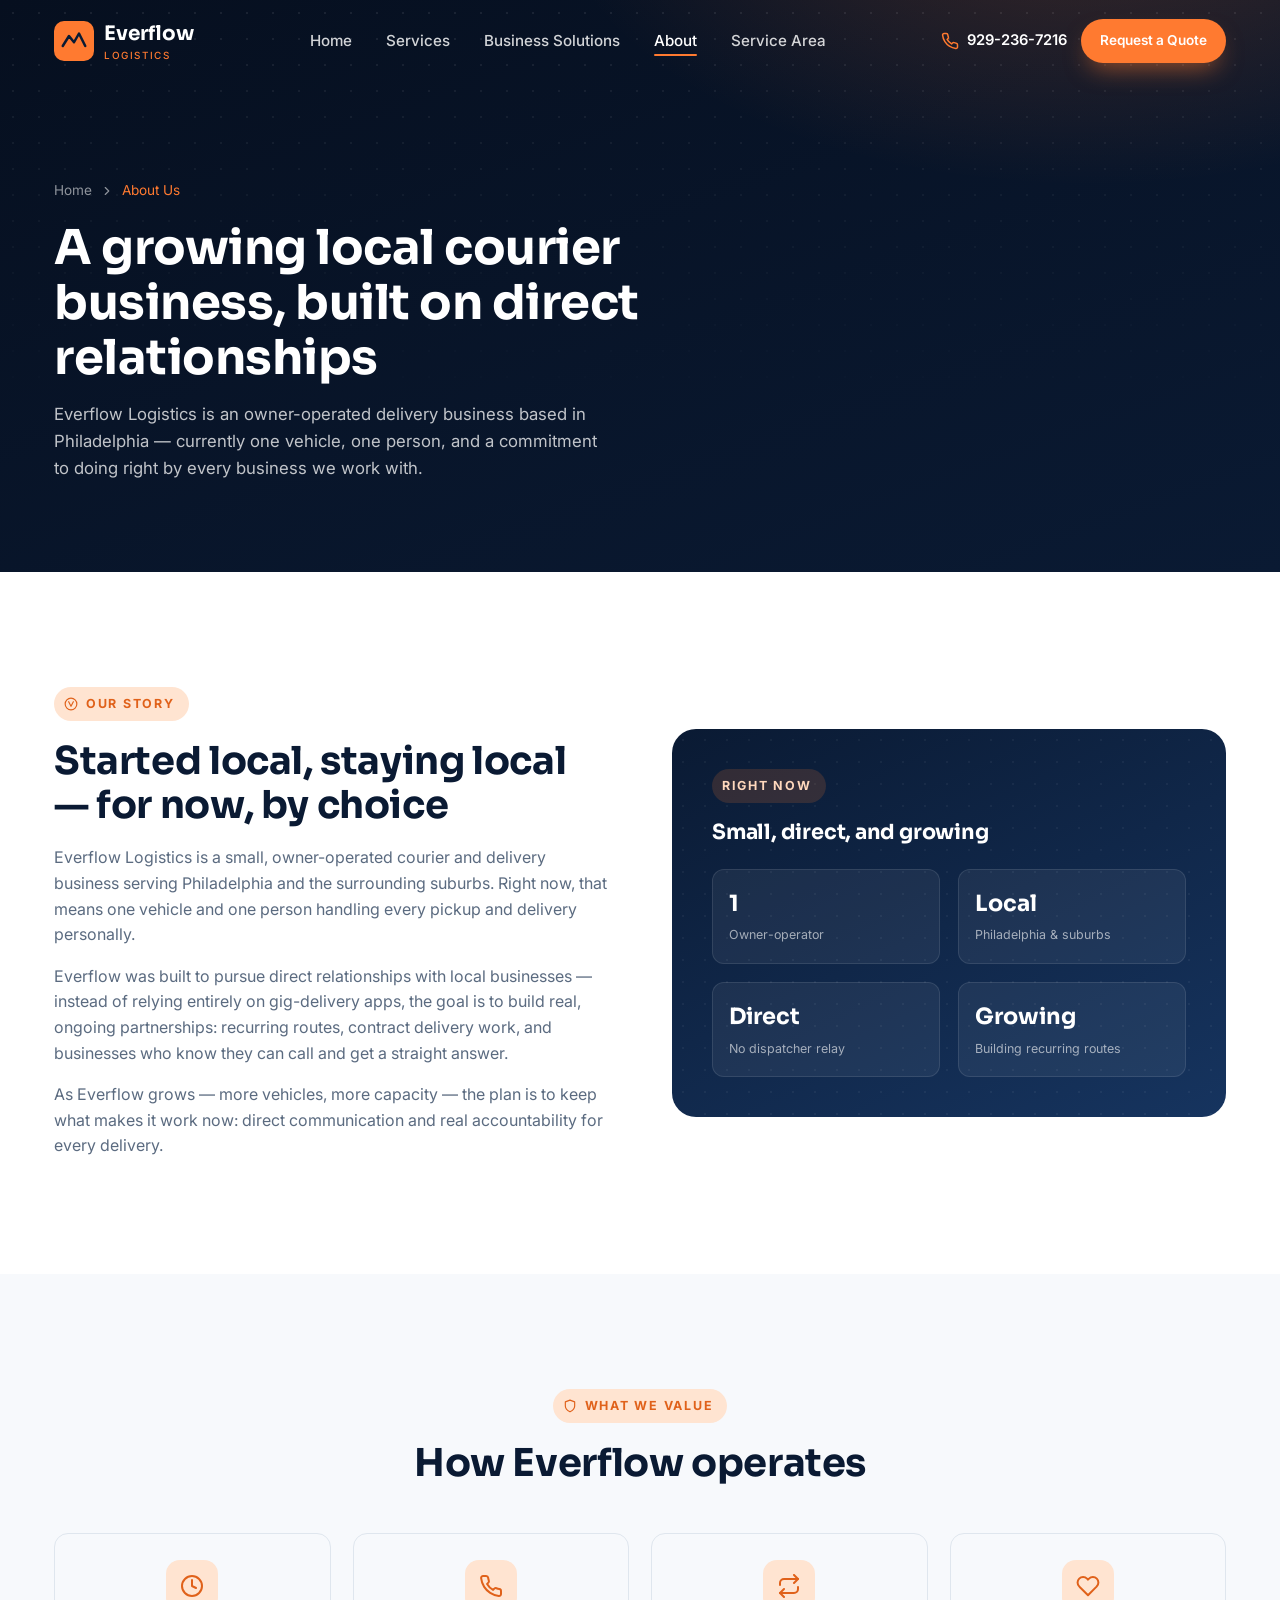
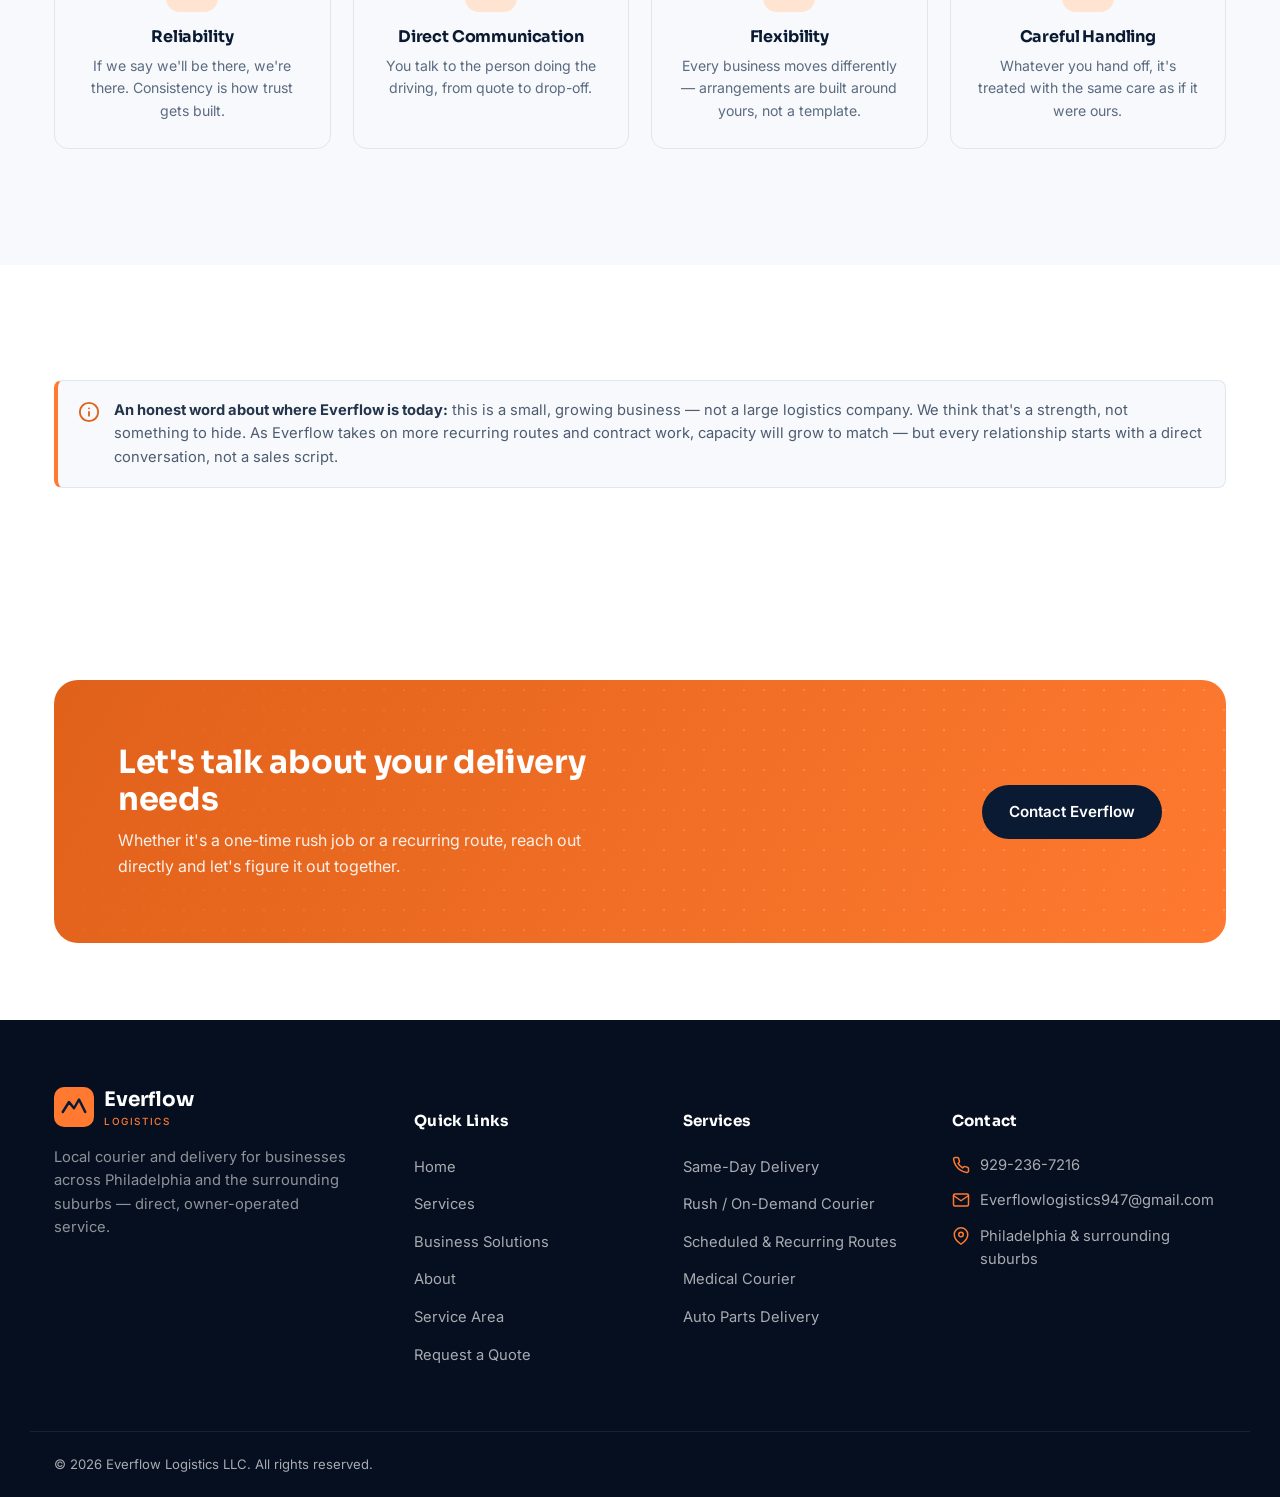
==== commit 41907b4b: "Final approved Everflow Logistics website – production ready" ====
--- a/about.html
+++ b/about.html
@@ -116,15 +116,6 @@
           <p style="color:var(--gray-500);">As Everflow grows — more vehicles, more capacity — the plan is to keep what makes it work now: direct communication and real accountability for every delivery.</p>
         </div>
         <div class="split-visual" data-reveal>
-          <!-- PHOTO PLACEHOLDER — replace with a real photo when available.
-               See images/README.md. Suggested file: images/about-owner.jpg -->
-          <div class="photo-frame" style="margin-bottom:20px;">
-            <div class="photo-placeholder">
-              <svg class="cam-ic" aria-hidden="true" viewBox="0 0 24 24" fill="none" stroke="currentColor" stroke-width="2" stroke-linecap="round" stroke-linejoin="round"><path d="M23 19a2 2 0 0 1-2 2H3a2 2 0 0 1-2-2V8a2 2 0 0 1 2-2h4l2-3h6l2 3h4a2 2 0 0 1 2 2z"/><circle cx="12" cy="13" r="4"/></svg>
-              <strong>Photo coming soon</strong>
-              <span>Owner with the delivery vehicle</span>
-            </div>
-          </div>
           <div class="panel-card">
             <div class="kicker on-dark">Right Now</div>
             <h3 style="color:#fff;font-size:1.3rem;">Small, direct, and growing</h3>
--- a/css/style.css
+++ b/css/style.css
@@ -290,15 +290,6 @@
 
 /* Hero visual */
 .hero-visual { position: relative; }
-.hero-art {
-  position: relative;
-  border-radius: var(--radius-lg);
-  background: linear-gradient(155deg, rgba(255,255,255,0.08), rgba(255,255,255,0.02));
-  border: 1px solid rgba(255,255,255,0.14);
-  padding: 30px;
-  backdrop-filter: blur(6px);
-}
-.hero-art svg { width: 100%; height: auto; }
 .float-card {
   position: absolute;
   background: var(--white);
@@ -331,56 +322,6 @@
     width: 100%;
   }
   .float-card--1 { margin-top: 16px; }
-}
-
-/* ---------- Photo placeholder (real photos added later) ---------- */
-.photo-frame {
-  position: relative;
-  width: 100%;
-  border-radius: var(--radius-lg);
-  overflow: hidden;
-}
-.photo-frame img {
-  width: 100%;
-  height: 100%;
-  object-fit: cover;
-  display: block;
-  border-radius: var(--radius-lg);
-}
-.photo-placeholder {
-  width: 100%;
-  aspect-ratio: 4 / 3;
-  border-radius: var(--radius-lg);
-  border: 2px dashed var(--gray-300);
-  background:
-    repeating-linear-gradient(135deg, var(--gray-100) 0 12px, var(--gray-50) 12px 24px);
-  display: flex;
-  flex-direction: column;
-  align-items: center;
-  justify-content: center;
-  gap: 10px;
-  text-align: center;
-  padding: 24px;
-  color: var(--gray-500);
-}
-.photo-placeholder .cam-ic {
-  width: 40px; height: 40px;
-  color: var(--gray-400);
-}
-.photo-placeholder strong {
-  font-family: var(--font-head);
-  color: var(--gray-600);
-  font-size: 0.95rem;
-}
-.photo-placeholder span {
-  font-size: 0.82rem;
-  color: var(--gray-500);
-  max-width: 260px;
-}
-.photo-frame--wide .photo-placeholder { aspect-ratio: 21 / 8; }
-.photo-frame--square .photo-placeholder { aspect-ratio: 1 / 1; }
-@media (max-width: 720px) {
-  .photo-frame--wide .photo-placeholder { aspect-ratio: 4 / 3; }
 }
 
 /* ---------- Stats strip ---------- */
@@ -601,10 +542,6 @@
   gap: 40px;
   align-items: center;
 }
-.page-hero-split .photo-frame { border: 1px solid rgba(255,255,255,0.14); }
-.page-hero-split .photo-placeholder { border-color: rgba(255,255,255,0.25); background: rgba(255,255,255,0.06); color: rgba(255,255,255,0.65); }
-.page-hero-split .photo-placeholder strong { color: #fff; }
-.page-hero-split .photo-placeholder span { color: rgba(255,255,255,0.6); }
 @media (max-width: 900px) {
   .page-hero-split { grid-template-columns: 1fr; }
 }
@@ -824,7 +761,6 @@
 @media (max-width: 480px) {
   .panel-card { padding: 26px 22px; }
   .mini-stats { gap: 10px; }
-  .hero-art { padding: 16px; }
   .service-tag, .kicker { font-size: 0.7rem; }
 }
 @media (max-width: 380px) {
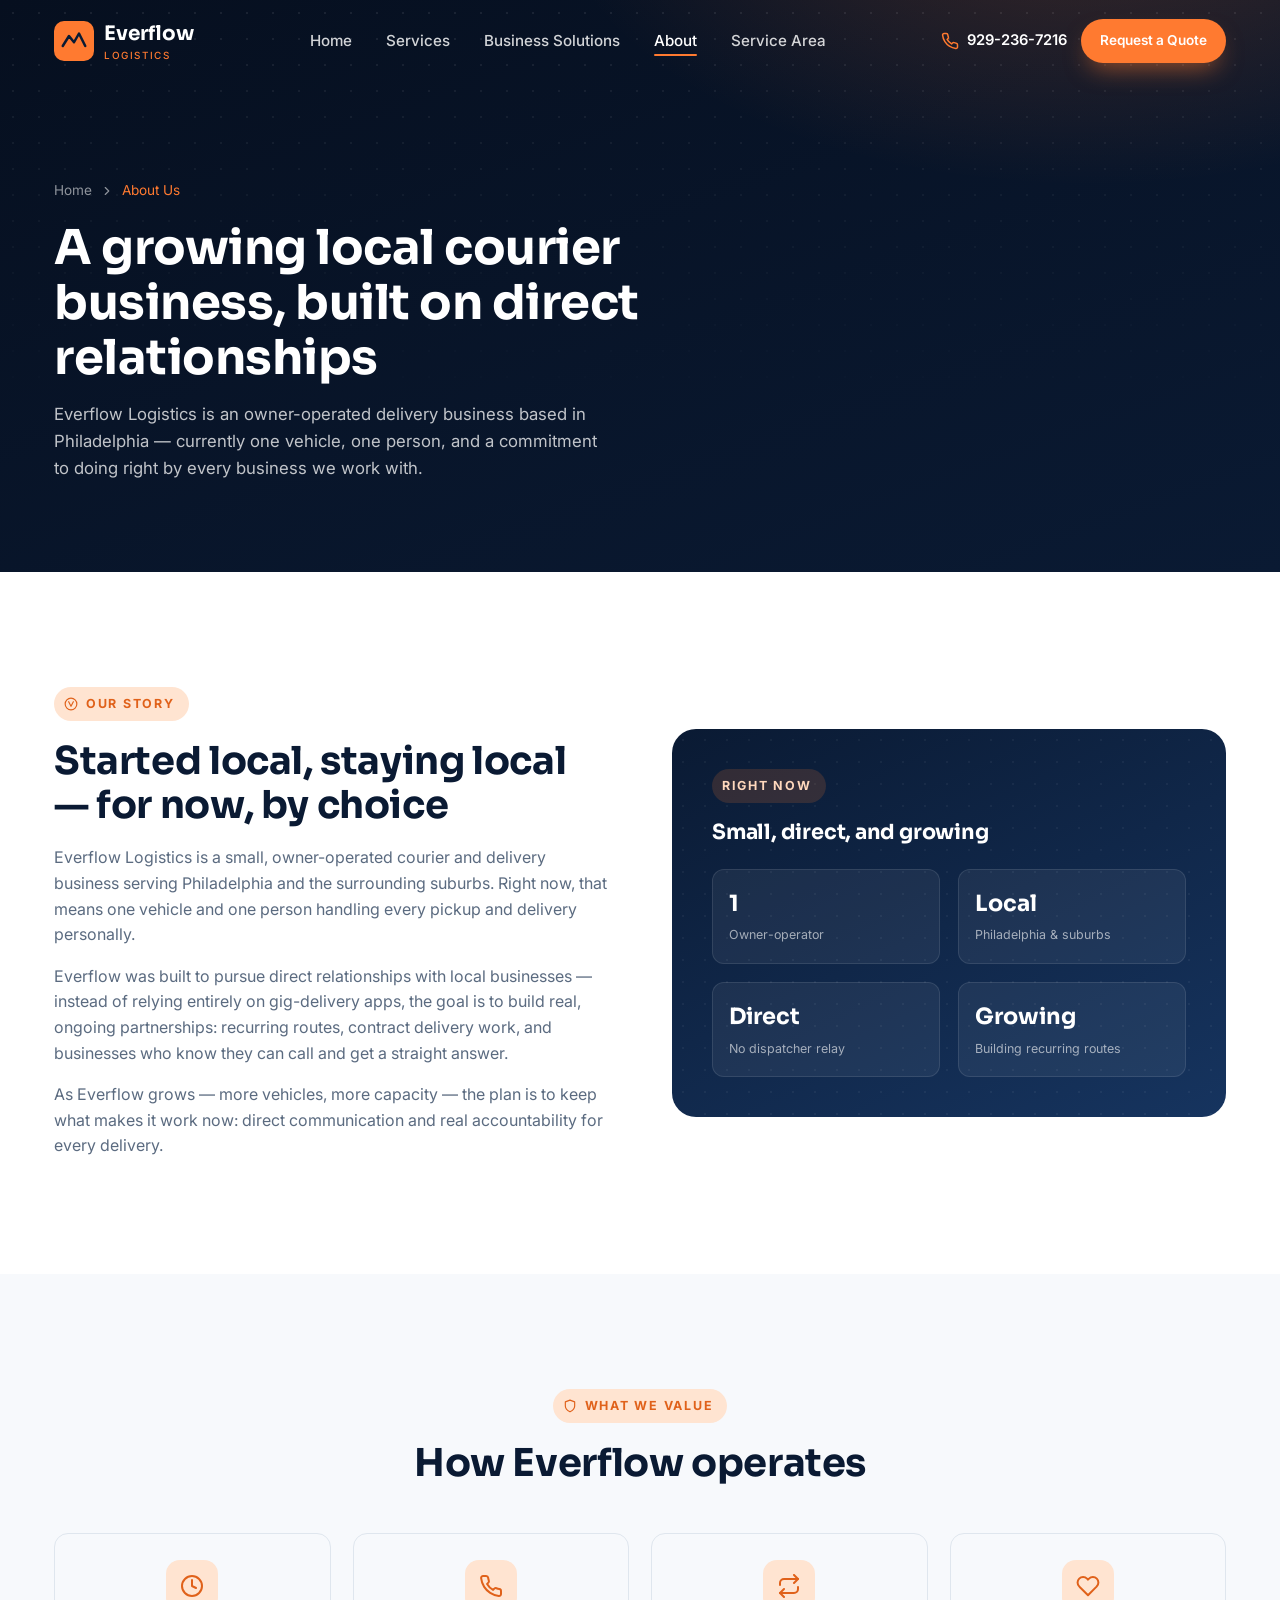
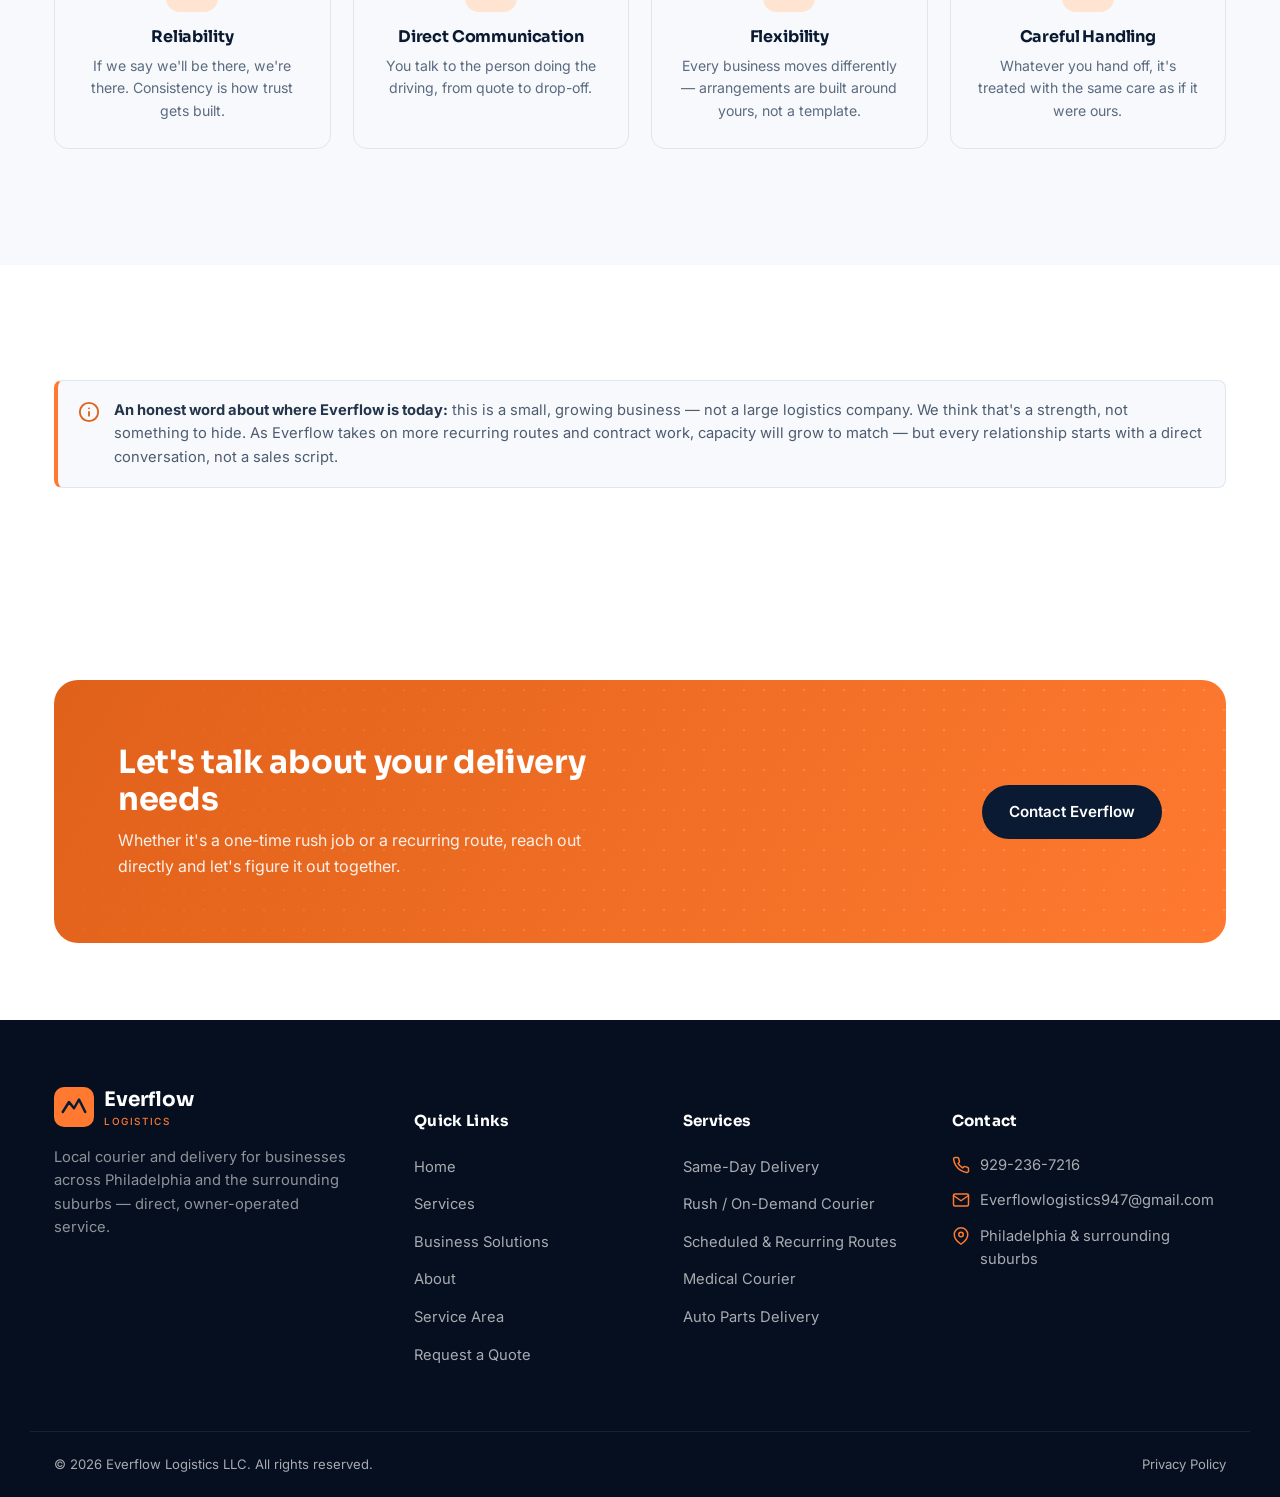
==== commit 76f520ec: "Improve quote flow, accessibility, and SEO" ====
--- a/about.html
+++ b/about.html
@@ -9,9 +9,13 @@
 <meta property="og:site_name" content="Everflow Logistics">
 <meta property="og:title" content="About Us | Everflow Logistics">
 <meta property="og:description" content="An owner-operated courier and delivery business based in Philadelphia, focused on dependable service and long-term business relationships.">
-<meta name="twitter:card" content="summary">
+<meta property="og:url" content="https://everflowdelivery.com/about.html">
+<meta property="og:image" content="https://everflowdelivery.com/images/cr-v-delivery-vehicle.webp">
+<meta property="og:image:alt" content="Black Honda CR-V used by Everflow Logistics for local deliveries">
+<meta name="twitter:card" content="summary_large_image">
 <meta name="twitter:title" content="About Us | Everflow Logistics">
 <meta name="twitter:description" content="An owner-operated courier and delivery business based in Philadelphia.">
+<link rel="canonical" href="https://everflowdelivery.com/about.html">
 <link rel="icon" href="data:image/svg+xml,%3Csvg xmlns='http://www.w3.org/2000/svg' viewBox='0 0 64 64'%3E%3Crect width='64' height='64' rx='14' fill='%230a1a33'/%3E%3Cpath d='M14 40l10-16 8 10 8-14 10 20' stroke='%23ff7a30' stroke-width='4' fill='none' stroke-linecap='round' stroke-linejoin='round'/%3E%3C/svg%3E">
 <link rel="preconnect" href="https://fonts.googleapis.com">
 <link rel="preconnect" href="https://fonts.gstatic.com" crossorigin>
--- a/css/style.css
+++ b/css/style.css
@@ -82,7 +82,10 @@
 }
 
 a:focus-visible,
-button:focus-visible {
+button:focus-visible,
+input:focus-visible,
+select:focus-visible,
+textarea:focus-visible {
   outline: 2px solid var(--accent-dark);
   outline-offset: 2px;
   border-radius: 4px;
@@ -96,6 +99,8 @@
   -webkit-font-smoothing: antialiased;
   overflow-x: hidden;
 }
+
+body.nav-open { overflow: hidden; }
 
 h1, h2, h3, h4 {
   font-family: var(--font-head);
@@ -717,8 +722,8 @@
 .faq-item.open .faq-a { max-height: 220px; }
 
 /* ---------- Reveal animation ---------- */
-[data-reveal] { opacity: 0; transform: translateY(24px); transition: opacity 0.7s var(--ease), transform 0.7s var(--ease); }
-[data-reveal].in-view { opacity: 1; transform: translateY(0); }
+.js [data-reveal] { opacity: 0; transform: translateY(24px); transition: opacity 0.7s var(--ease), transform 0.7s var(--ease); }
+.js [data-reveal].in-view { opacity: 1; transform: translateY(0); }
 
 /* ---------- Back to top ---------- */
 .back-to-top {
@@ -940,3 +945,14 @@
 .mobile-nav a { display: block; color: var(--white); font-family: var(--font-head); font-size: 1.4rem; padding: 14px 4px; border-bottom: 1px solid rgba(255,255,255,0.08); }
 .mobile-nav-footer { margin-top: auto; display: grid; gap: 16px; }
 .mobile-nav-footer .header-tel { display: flex; color: var(--white); }
+
+@media (prefers-reduced-motion: reduce) {
+  html { scroll-behavior: auto; }
+  *, *::before, *::after {
+    animation-duration: 0.01ms !important;
+    animation-iteration-count: 1 !important;
+    scroll-behavior: auto !important;
+    transition-duration: 0.01ms !important;
+  }
+  .js [data-reveal] { opacity: 1; transform: none; }
+}
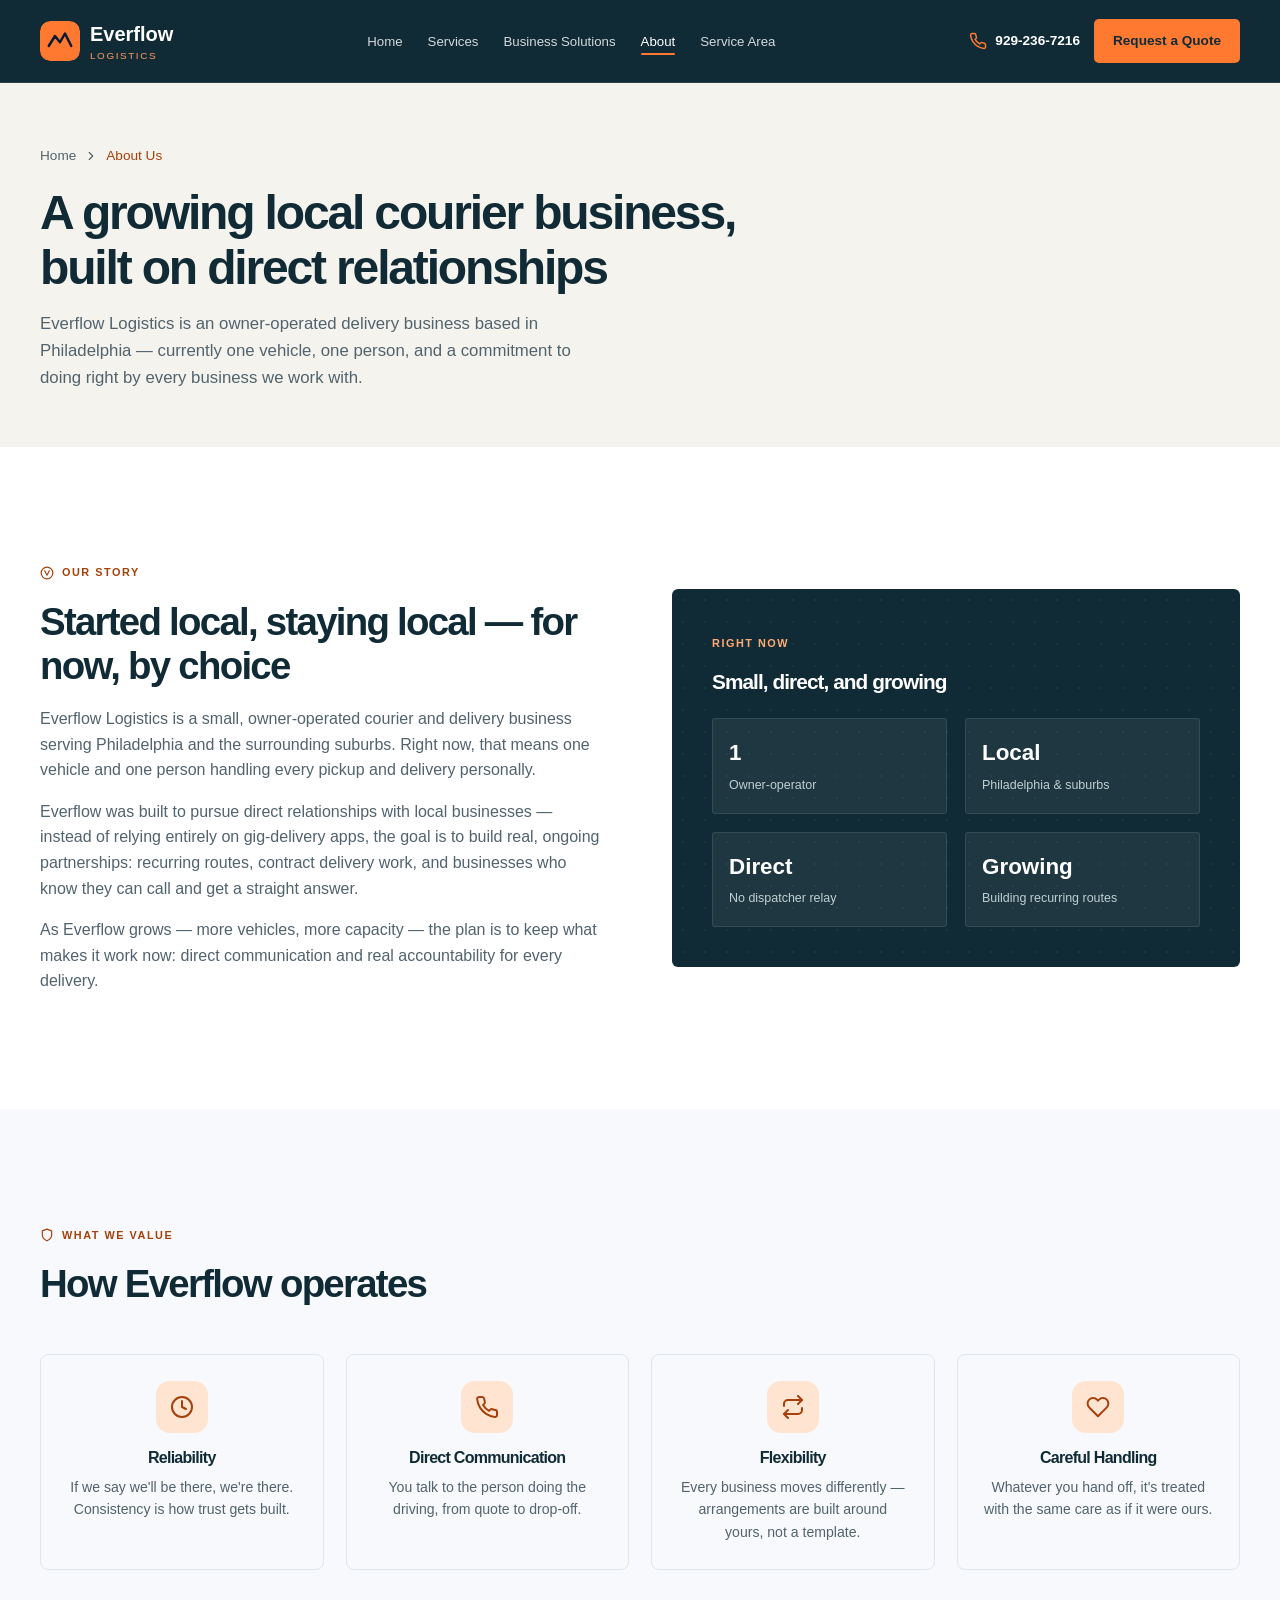
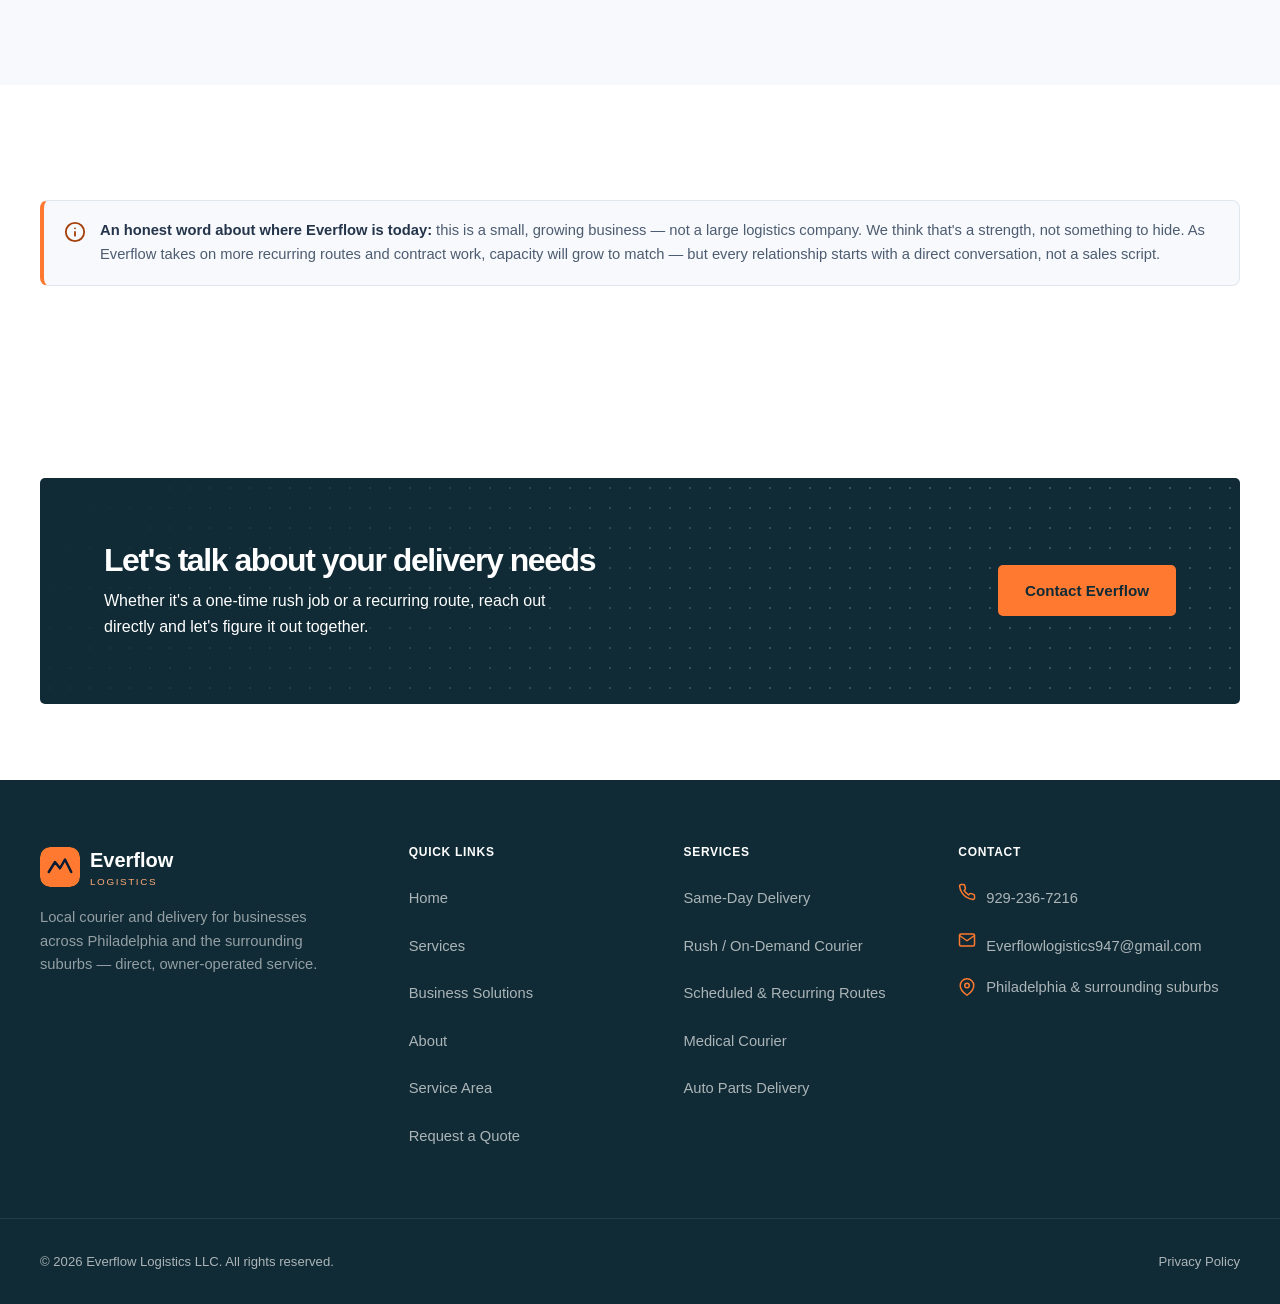
==== commit 3424a5c5: "Redesign Everflow website with premium responsive layout and resilient quote forms" ====
--- a/about.html
+++ b/about.html
@@ -2,6 +2,7 @@
 <html lang="en">
 <head>
 <meta charset="UTF-8">
+<meta http-equiv="Content-Security-Policy" content="default-src 'self'; script-src 'self'; style-src 'self' 'unsafe-inline' https://fonts.googleapis.com; font-src 'self' https://fonts.gstatic.com; img-src 'self' data:; connect-src 'self' https://formspree.io; form-action https://formspree.io; base-uri 'self'; object-src 'none'">
 <meta name="viewport" content="width=device-width, initial-scale=1.0">
 <title>About Us | Everflow Logistics</title>
 <meta name="description" content="Everflow Logistics is an owner-operated courier and delivery business based in Philadelphia, focused on dependable service and long-term business relationships.">
@@ -20,7 +21,9 @@
 <link rel="preconnect" href="https://fonts.googleapis.com">
 <link rel="preconnect" href="https://fonts.gstatic.com" crossorigin>
 <link href="https://fonts.googleapis.com/css2?family=Sora:wght@500;600;700;800&family=Inter:wght@400;500;600;700&display=swap" rel="stylesheet">
-<link rel="stylesheet" href="css/style.css">
+<link rel="stylesheet" href="css/style.css?v=20261112">
+<link rel="stylesheet" href="css/premium.css?v=20261112">
+<meta name="referrer" content="strict-origin-when-cross-origin">
 </head>
 <body>
 
@@ -36,7 +39,7 @@
       </svg>
       <span>Everflow<span class="sub">Logistics</span></span>
     </a>
-    <nav class="main-nav">
+    <nav class="main-nav" aria-label="Main navigation">
       <ul>
         <li><a href="index.html">Home</a></li>
         <li><a href="services.html">Services</a></li>
@@ -46,12 +49,12 @@
       </ul>
     </nav>
     <div class="header-actions">
-      <a data-config="phone-href" href="#" class="header-tel">
+      <a data-config="phone-href" href="tel:+19292367216" class="header-tel">
         <svg aria-hidden="true" viewBox="0 0 24 24" fill="none" stroke="currentColor" stroke-width="2" stroke-linecap="round" stroke-linejoin="round"><path d="M22 16.92v3a2 2 0 0 1-2.18 2 19.79 19.79 0 0 1-8.63-3.07 19.5 19.5 0 0 1-6-6 19.79 19.79 0 0 1-3.07-8.67A2 2 0 0 1 4.11 2h3a2 2 0 0 1 2 1.72c.127.96.361 1.903.7 2.81a2 2 0 0 1-.45 2.11L8.09 9.91a16 16 0 0 0 6 6l1.27-1.27a2 2 0 0 1 2.11-.45c.907.339 1.85.573 2.81.7A2 2 0 0 1 22 16.92z"/></svg>
-        <span data-config="phone"></span>
+        <span data-config="phone">929-236-7216</span>
       </a>
       <a href="contact.html" class="btn btn-primary btn-sm header-quote">Request a Quote</a>
-      <a data-config="phone-href" href="#" class="header-tel-mobile" aria-label="Call Everflow Logistics">
+      <a data-config="phone-href" href="tel:+19292367216" class="header-tel-mobile" aria-label="Call Everflow Logistics">
         <svg aria-hidden="true" viewBox="0 0 24 24" fill="none" stroke="currentColor" stroke-width="2" stroke-linecap="round" stroke-linejoin="round"><path d="M22 16.92v3a2 2 0 0 1-2.18 2 19.79 19.79 0 0 1-8.63-3.07 19.5 19.5 0 0 1-6-6 19.79 19.79 0 0 1-3.07-8.67A2 2 0 0 1 4.11 2h3a2 2 0 0 1 2 1.72c.127.96.361 1.903.7 2.81a2 2 0 0 1-.45 2.11L8.09 9.91a16 16 0 0 0 6 6l1.27-1.27a2 2 0 0 1 2.11-.45c.907.339 1.85.573 2.81.7A2 2 0 0 1 22 16.92z"/></svg>
       </a>
       <button class="nav-toggle" aria-label="Open menu">
@@ -82,9 +85,9 @@
     <li><a href="service-area.html">Service Area</a></li>
   </ul>
   <div class="mobile-nav-footer">
-    <a data-config="phone-href" href="#" class="header-tel">
+    <a data-config="phone-href" href="tel:+19292367216" class="header-tel">
       <svg aria-hidden="true" viewBox="0 0 24 24" fill="none" stroke="currentColor" stroke-width="2" stroke-linecap="round" stroke-linejoin="round"><path d="M22 16.92v3a2 2 0 0 1-2.18 2 19.79 19.79 0 0 1-8.63-3.07 19.5 19.5 0 0 1-6-6 19.79 19.79 0 0 1-3.07-8.67A2 2 0 0 1 4.11 2h3a2 2 0 0 1 2 1.72c.127.96.361 1.903.7 2.81a2 2 0 0 1-.45 2.11L8.09 9.91a16 16 0 0 0 6 6l1.27-1.27a2 2 0 0 1 2.11-.45c.907.339 1.85.573 2.81.7A2 2 0 0 1 22 16.92z"/></svg>
-      <span data-config="phone"></span>
+      <span data-config="phone">929-236-7216</span>
     </a>
     <a href="contact.html" class="btn btn-primary btn-block">Request a Quote</a>
   </div>
@@ -219,7 +222,7 @@
       <p>Local courier and delivery for businesses across Philadelphia and the surrounding suburbs — direct, owner-operated service.</p>
     </div>
     <div class="footer-col">
-      <h5>Quick Links</h5>
+      <h2 class="footer-heading">Quick Links</h2>
       <ul>
         <li><a href="index.html">Home</a></li>
         <li><a href="services.html">Services</a></li>
@@ -230,7 +233,7 @@
       </ul>
     </div>
     <div class="footer-col">
-      <h5>Services</h5>
+      <h2 class="footer-heading">Services</h2>
       <ul>
         <li><a href="services.html#same-day">Same-Day Delivery</a></li>
         <li><a href="services.html#rush">Rush / On-Demand Courier</a></li>
@@ -240,15 +243,15 @@
       </ul>
     </div>
     <div class="footer-col">
-      <h5>Contact</h5>
+      <h2 class="footer-heading">Contact</h2>
       <ul class="footer-contact">
         <li>
           <svg aria-hidden="true" viewBox="0 0 24 24" fill="none" stroke="currentColor" stroke-width="2" stroke-linecap="round" stroke-linejoin="round"><path d="M22 16.92v3a2 2 0 0 1-2.18 2 19.79 19.79 0 0 1-8.63-3.07 19.5 19.5 0 0 1-6-6 19.79 19.79 0 0 1-3.07-8.67A2 2 0 0 1 4.11 2h3a2 2 0 0 1 2 1.72c.127.96.361 1.903.7 2.81a2 2 0 0 1-.45 2.11L8.09 9.91a16 16 0 0 0 6 6l1.27-1.27a2 2 0 0 1 2.11-.45c.907.339 1.85.573 2.81.7A2 2 0 0 1 22 16.92z"/></svg>
-          <a data-config="phone-href" href="#"><span data-config="phone"></span></a>
+          <a data-config="phone-href" href="tel:+19292367216"><span data-config="phone">929-236-7216</span></a>
         </li>
         <li>
           <svg aria-hidden="true" viewBox="0 0 24 24" fill="none" stroke="currentColor" stroke-width="2" stroke-linecap="round" stroke-linejoin="round"><path d="M4 4h16c1.1 0 2 .9 2 2v12c0 1.1-.9 2-2 2H4c-1.1 0-2-.9-2-2V6c0-1.1.9-2 2-2z"/><polyline points="22 6 12 13 2 6"/></svg>
-          <a data-config="email-href" href="#"><span data-config="email"></span></a>
+          <a data-config="email-href" href="mailto:Everflowlogistics947@gmail.com"><span data-config="email">Everflowlogistics947@gmail.com</span></a>
         </li>
         <li>
           <svg aria-hidden="true" viewBox="0 0 24 24" fill="none" stroke="currentColor" stroke-width="2" stroke-linecap="round" stroke-linejoin="round"><path d="M21 10c0 7-9 13-9 13s-9-6-9-13a9 9 0 0 1 18 0z"/><circle cx="12" cy="10" r="3"/></svg>
@@ -266,7 +269,7 @@
   <svg aria-hidden="true" viewBox="0 0 24 24" fill="none" stroke="currentColor" stroke-width="2" stroke-linecap="round" stroke-linejoin="round"><line x1="12" y1="19" x2="12" y2="5"/><polyline points="5 12 12 5 19 12"/></svg>
 </button>
 
-<script src="js/site-config.js"></script>
-<script src="js/script.js"></script>
+<script src="js/site-config.js?v=20261112"></script>
+<script src="js/script.js?v=20261112"></script>
 </body>
 </html>
--- a/css/style.css
+++ b/css/style.css
@@ -290,6 +290,8 @@
 
 .hero-trust { display: flex; align-items: center; gap: 22px; flex-wrap: wrap; }
 .hero-trust span { font-size: 0.78rem; letter-spacing: 0.1em; text-transform: uppercase; color: rgba(255,255,255,0.5); }
+.hero-trust > a { white-space: nowrap; }
+.hero-trust > a svg { width: 28px; height: 28px; flex-shrink: 0; }
 .hero-trust .logos { display: flex; gap: 20px; align-items: center; flex-wrap: wrap; }
 .hero-trust .logos b { font-family: var(--font-head); color: rgba(255,255,255,0.65); font-size: 1rem; font-weight: 700; }
 
--- a/css/premium.css
+++ b/css/premium.css
@@ -0,0 +1,289 @@
+/* Everflow / November 2026. Shared visual system, preserving existing routes and behavior. */
+:root{--paper:#f5f3ed;--ink:#102b35;--navy-950:#091b26;--navy-900:#102b35;--navy-800:#183c48;--accent:#ff7a30;--accent-dark:#a6400b;--gray-400:#61717d;--gray-500:#51636d;--radius:8px;--radius-lg:12px;--container:1280px}
+
+body{background:#fff;overflow-x:clip}
+main{overflow:clip}
+.container{padding-inline:40px}
+h1,h2,h3{letter-spacing:-.045em}
+a,button{-webkit-tap-highlight-color:transparent}
+a:focus-visible,button:focus-visible{outline:3px solid #1761ad;outline-offset:5px}
+.btn{border-radius:5px;min-height:48px;white-space:normal;line-height:1.4;box-shadow:none;font-weight:700}
+.btn-primary{color:#102b35;background:#ff7a30;box-shadow:none}
+.btn-primary:hover{color:#102b35;background:#ff985f;box-shadow:none}
+.btn-primary:focus-visible{outline-color:#fff;box-shadow:0 0 0 6px #1761ad}
+.btn-dark{color:#fff}
+.header-tel-mobile svg{color:#102b35}
+.btn-sm{min-height:44px}
+.site-header,.site-header.is-scrolled{background:#102b35;backdrop-filter:none;box-shadow:none;border-bottom:1px solid #ffffff1c;padding-block:18px}
+.site-header .container{gap:24px}
+.main-nav ul{gap:25px}
+.main-nav a{font-size:.83rem}
+.header-tel{font-size:.85rem}
+.brand span.sub{color:#ff9d64}
+.brand .mark{border-radius:10px}
+.mobile-nav{z-index:1100}
+.mobile-nav .header-tel{display:flex}
+.mobile-nav .brand span{font-size:1.2rem}
+.mobile-nav .brand{flex-direction:row}
+.mobile-nav-close,.nav-toggle,.header-tel-mobile{min-width:44px;min-height:44px}
+.mobile-nav a{overflow-wrap:anywhere}
+.mobile-nav-footer .btn{font-size:1rem}
+.main-nav a,.header-tel{min-height:44px;align-content:center}
+
+.eyebrow{font-size:.69rem;line-height:1.5;letter-spacing:.15em;font-weight:700;text-transform:uppercase;margin-bottom:20px;color:#a6400b}
+.dispatch-hero{padding:118px 0 0;background:var(--paper);color:var(--ink)}
+.hero-location{display:flex;justify-content:space-between;align-items:center;border-bottom:1px solid #102b3524;padding-bottom:23px}
+.hero-location .eyebrow{color:var(--ink);margin:0}
+.hero-location>span:last-child{font-size:.76rem;color:var(--gray-500)}
+.dispatch-layout{display:grid;grid-template-columns:minmax(0,1.25fr) minmax(0,1fr);gap:70px;padding:64px 0 56px;align-items:center}
+.dispatch-copy h1{font-size:clamp(2.7rem,4.6vw,4.5rem);line-height:1.08;font-weight:600;color:var(--ink);margin-bottom:26px;letter-spacing:-.058em}
+.dispatch-copy h1 em{font-style:normal;color:#a6400b}
+.dispatch-intro{max-width:505px;font-size:1.03rem;line-height:1.8;color:var(--gray-500)}
+.dispatch-actions{display:flex;align-items:center;gap:24px;flex-wrap:wrap;margin:31px 0}
+.dispatch-actions .btn{padding:17px 22px;font-size:.86rem;gap:30px}
+.text-link{display:inline-flex;gap:18px;align-items:center;font-size:.84rem;font-weight:700;min-height:44px;border-bottom:1px solid #102b3560}
+.text-link:hover{color:var(--accent-dark)}
+.hero-assurance{display:flex;gap:18px;flex-wrap:wrap;font-size:.7rem;color:#51636d}
+.hero-assurance span{border-left:2px solid #b9c1bf;padding-left:9px}
+.hero-footnote{padding:23px 0;border-top:1px solid #102b3524;display:flex;justify-content:space-between;gap:12px;font-size:.75rem;color:#51636d}
+.hero-footnote a{color:#102b35;font-weight:600}
+.hero-footnote a span{margin-left:25px}
+
+.delivery-board{padding:30px 32px 0;background:#102b35;color:#fff;border-radius:3px;align-self:stretch;display:flex;flex-direction:column;position:relative}
+.board-top{display:flex;justify-content:space-between;gap:15px;border-bottom:1px solid #ffffff30;padding-bottom:22px}
+.board-top .eyebrow{color:#ffab78;margin:0;font-size:.59rem}
+.board-index{font-family:monospace;font-size:.65rem;color:#b9c9cc}
+.delivery-board h2{color:#fff;font-weight:500;font-size:1.9rem;line-height:1.2;margin:26px 0 28px}
+.delivery-journey{display:grid;gap:0;flex:1}
+.delivery-journey li{display:flex;gap:22px;position:relative;padding-bottom:26px;align-items:flex-start}
+.journey-number{font-family:monospace;font-size:.75rem;color:#ffab78;border:1px solid #6c8186;min-width:34px;height:34px;display:grid;place-content:center;border-radius:50%;position:relative;z-index:1;background:#102b35}
+.delivery-journey li:not(:last-child):after{content:"";position:absolute;width:1px;top:34px;bottom:0;left:17px;background:#6c8186}
+.delivery-journey strong{font-weight:500;font-size:.9rem;display:block;margin:1px 0 5px}
+.delivery-journey p{font-size:.73rem;color:#c0d0d2;line-height:1.6}
+.board-bottom{margin:0 -32px;padding:20px 32px;border-top:1px solid #ffffff30;display:flex;justify-content:space-between;align-items:center;font-size:.7rem;color:#c0d0d2}
+.board-bottom strong{font-weight:500;color:#fff}
+.board-bottom a{width:44px;height:44px;border:1px solid #71858b;display:grid;place-content:center;font-size:1.4rem;color:#ffab78}
+.board-bottom a:hover{background:#234552}
+
+.editorial-section{padding:92px 0}
+.editorial-heading{display:grid;grid-template-columns:1fr .65fr;gap:100px;align-items:end;margin-bottom:42px}
+.editorial-heading h2{font-size:clamp(2rem,3vw,2.9rem);font-weight:600;line-height:1.16}
+.editorial-heading>p{color:#51636d;font-size:.93rem;line-height:1.8}
+.delivery-services{display:grid;grid-template-columns:repeat(3,minmax(0,1fr));gap:0;border:1px solid #d6dddc}
+.delivery-service{padding:32px;display:flex;flex-direction:column;min-height:330px;transition:background .2s ease;background:var(--paper)}
+.delivery-service+.delivery-service{border-left:1px solid #d6dddc}
+.delivery-service:hover{background:#eae8df}
+.service-number{font-size:.65rem;letter-spacing:.1em;text-transform:uppercase;color:#51636d;margin-bottom:34px}
+.delivery-service h3{font-size:1.45rem;font-weight:600;line-height:1.23;margin-bottom:18px}
+.delivery-service p{font-size:.84rem;line-height:1.75;color:#51636d;margin-bottom:28px;max-width:260px}
+.service-link{display:flex;justify-content:space-between;align-items:center;margin-top:auto;font-size:.77rem;font-weight:700;gap:10px}
+.service-link span{font-size:1.2rem}
+.featured-service{background:#102b35}
+.featured-service:hover{background:#183c48}
+.featured-service :is(h3,.service-link){color:#fff}
+.featured-service :is(p,.service-number){color:#c0d0d2}
+.featured-service .service-link span{color:#ffab78}
+.specialties{margin-top:28px}
+.specialties>.eyebrow{color:#51636d;margin:0;font-size:.61rem}
+.specialties>div{display:grid;grid-template-columns:repeat(3,minmax(0,1fr));column-gap:30px;margin-top:12px}
+.specialties a{font-size:.81rem;padding:14px 0;border-bottom:1px solid #d6dddc;display:flex;justify-content:space-between;gap:10px}
+.specialties a:hover{color:#a6400b}
+.scope-note{font-size:.71rem;line-height:1.7;color:#51636d;max-width:900px;margin-top:20px}
+
+.partnership-section{background:#102b35;color:#c0d0d2;padding:90px 0}
+.partnership-layout{display:grid;grid-template-columns:1fr .8fr;gap:120px}
+.partnership-section .eyebrow{color:#ffab78}
+.partnership-section h2{font-size:clamp(2rem,3.2vw,3.15rem);font-weight:500;line-height:1.15;color:#fff}
+.partnership-section h2 em{font-style:normal;color:#ffab78}
+.partnership-section p:not(.eyebrow){font-size:.9rem;line-height:1.85;margin-top:24px;max-width:490px}
+.partnership-section .text-link{margin-top:23px;color:#fff;border-color:#7e969b}
+.partnership-details{padding-top:42px}
+.partnership-details>div{display:flex;gap:24px;border-top:1px solid #567079;padding:25px 0}
+.partnership-details>div>span{font-family:monospace;font-size:.75rem;color:#ffab78}
+.partnership-details h3{font-size:1.02rem;font-weight:500;color:#fff;letter-spacing:-.015em}
+.partnership-details p:not(.eyebrow){margin-top:8px;font-size:.82rem;line-height:1.7}
+.partnership-cta{display:flex;justify-content:space-between;gap:20px;padding:22px 0;border-top:1px solid #567079;font-size:.83rem;color:#ffab78;font-weight:600}
+
+.dispatch-process{display:grid;grid-template-columns:repeat(3,minmax(0,1fr));gap:44px}
+.dispatch-process li{border-top:1px solid #a6b7bb;padding-top:22px}
+.dispatch-process li>span{font-size:.73rem;letter-spacing:.08em;color:#a6400b}
+.dispatch-process h3{font-size:1.1rem;margin:25px 0 13px;letter-spacing:-.03em}
+.dispatch-process p{font-size:.85rem;line-height:1.8;color:#51636d;max-width:300px}
+.coverage-section{background:var(--paper);padding:85px 0}
+.coverage-layout{display:grid;grid-template-columns:1fr .85fr;gap:100px}
+.coverage-section h2{font-size:clamp(2rem,3.2vw,3rem);font-weight:600;line-height:1.15}
+.coverage-section p:not(.eyebrow){font-size:.88rem;line-height:1.8;color:#51636d;max-width:450px;margin:25px 0 15px}
+.coverage-detail{border-left:1px solid #a6b7bb;padding:15px 0 15px 45px;align-self:center}
+.coverage-detail h3{font-size:2rem;font-weight:500;line-height:1.3}
+.coverage-detail a{font-size:.83rem;font-weight:600;display:inline-flex;gap:30px;min-height:44px;align-items:center}
+.closing-section{background:#fff;padding:78px 0}
+.closing-section>.container{display:flex;justify-content:space-between;gap:70px;align-items:center}
+.closing-section h2{font-size:clamp(2rem,3.2vw,3rem);font-weight:600;line-height:1.15}
+.closing-actions{max-width:300px;display:flex;flex-direction:column;gap:16px}
+.closing-actions .btn{font-size:.87rem;gap:30px}
+.closing-phone{font-size:.83rem;text-align:center;padding:6px 0}
+.closing-phone span{font-weight:700}
+.closing-actions p{font-size:.73rem;line-height:1.7;color:#51636d;text-align:center}
+
+/* Carry the same restrained materials and type into every existing page. */
+.page-hero{background:var(--paper);padding-top:145px;padding-bottom:55px}
+.page-hero h1{color:#102b35;font-weight:600}
+.page-hero p.lead{color:#51636d}
+.hero-grid-bg{display:none}
+.breadcrumb,.breadcrumb a{color:#51636d}
+.breadcrumb .current{color:#a6400b}
+.kicker{background:none;padding:0;border-radius:0;color:#a6400b;font-size:.68rem}
+.kicker.on-dark{background:none;color:#ffab78}
+.panel-card{box-shadow:none;background:#102b35;border-radius:6px}
+.mini-stats .box{border-radius:3px}
+.mini-stats .box span{color:#c0d0d2}
+.section-head.center{text-align:left;max-width:100%;margin-inline:0}
+.section-head h2{font-weight:600}
+.contact-info-card{border-radius:6px;position:sticky;top:110px}
+.contact-info-card:before{display:none}
+.contact-info-list a,.contact-info-list span{color:#d0dcde;overflow-wrap:anywhere}
+.contact-info-card h3{font-weight:500}
+.contact-form-card{border:1px solid #cdd6d8;box-shadow:none;border-radius:6px;padding:36px}
+.form-grid{grid-template-columns:repeat(2,minmax(0,1fr))}
+.form-grid-heading{grid-column:1/-1;font-size:.7rem;font-weight:700;text-transform:uppercase;letter-spacing:.1em;color:#51636d;border-top:1px solid #cdd6d8;padding-top:20px}
+.form-field{min-width:0}
+.form-field input,.form-field select,.form-field textarea{width:100%;min-width:0;background:#fafaf7;min-height:48px;border-color:#9cabb1;font-size:1rem;border-radius:3px}
+.form-note,.form-field .optional-tag{color:#51636d}
+.form-note a{text-decoration:underline}
+.sensitive-note{color:#51636d;font-size:.73rem;line-height:1.6}
+.form-success{color:#165846}
+.form-error a{min-height:44px;display:inline-flex;align-items:center}
+.faq-item{border-radius:3px;box-shadow:none}
+.faq-item.open .faq-a{max-height:none}
+.faq-q{min-height:60px}
+.cta-banner{border-radius:5px;background:#102b35;box-shadow:none}
+.cta-banner h2,.cta-banner p{color:#fff}
+.cta-banner .btn-dark{background:#ff7a30;color:#102b35}
+.service-detail,.split,.page-hero-split,.contact-grid{grid-template-columns: minmax(0,1fr) minmax(0,1fr)}
+.service-detail>*,.split>*,.page-hero-split>*,.contact-grid>*,.hero .container>*{min-width:0}
+.check-list li{align-items:flex-start}
+.check-list svg{margin-top:4px}
+.note-box p{min-width:0}
+.site-footer{background:#102b35}
+.footer-heading{font-size:.75rem;font-weight:600;letter-spacing:.06em;text-transform:uppercase;color:#fff;margin-bottom:20px;line-height:1.4}
+.footer-contact a{overflow-wrap:anywhere}
+.footer-col a{display:inline-block;padding-block:6px}
+.footer-bottom{flex-wrap:wrap;gap:12px}
+.footer-bottom a{display:inline-block;padding:10px 0}
+.back-to-top{border:1px solid #8fa5aa}
+.js [data-reveal]{opacity:1;transform:none}
+.site-footer .brand span.sub{color:#ffab78}
+
+@media(min-width:861px) and (max-width:1150px){.main-nav ul{gap:15px}
+.header-tel{display:none}
+.site-header .container{gap:18px}
+.container{padding-inline:28px}
+.dispatch-layout{gap:35px}
+.partnership-layout{gap:65px}
+.dispatch-actions{gap:12px}
+.delivery-service{padding:25px}
+}
+
+@media(max-width:960px){.service-detail,.split,.contact-grid,.page-hero-split{grid-template-columns:minmax(0,1fr)}
+.contact-info-card{position:static}
+.dispatch-layout{gap:30px}
+.dispatch-copy h1{font-size:3.1rem}
+.delivery-board{padding:25px 24px 0}
+.board-bottom{margin-inline:-24px;padding-inline:24px}
+.delivery-board h2{font-size:1.65rem}
+.partnership-layout,.coverage-layout{gap:50px}
+.editorial-heading{gap:50px}
+.delivery-service{padding:25px}
+}
+
+@media(max-width:760px){.container{padding-inline:22px}
+.dispatch-hero{padding-top:105px}
+.hero-location>span:last-child{display:none}
+.hero-location{padding-bottom:18px}
+.dispatch-layout{grid-template-columns:minmax(0,1fr);padding:38px 0 30px;gap:38px}
+.dispatch-copy h1{font-size:clamp(2.5rem,8.5vw,3.9rem)}
+.dispatch-copy .eyebrow{margin-bottom:18px}
+.dispatch-intro{font-size:.95rem;line-height:1.75}
+.dispatch-actions{margin:25px 0;gap:12px 22px}
+.hero-assurance{gap:10px;font-size:.64rem}
+.delivery-board{padding:24px 24px 0;max-width:100%}
+.delivery-board h2{font-size:1.8rem;margin:23px 0}
+.delivery-journey li{padding-bottom:24px}
+.board-bottom{padding-block:17px}
+.hero-footnote>span{display:none}
+.hero-footnote{padding:16px 0}
+.hero-footnote a{width:100%;display:flex;justify-content:space-between;align-items:center;min-height:32px}
+.editorial-section{padding:58px 0}
+.editorial-heading{grid-template-columns:1fr;gap:20px;margin-bottom:30px}
+.editorial-heading h2{font-size:2.1rem}
+.editorial-heading>p{font-size:.87rem;max-width:480px}
+.delivery-services{grid-template-columns:1fr}
+.delivery-service{min-height:260px;padding:27px}
+.delivery-service+.delivery-service{border-left:0;border-top:1px solid #d6dddc}
+.service-number{margin-bottom:24px}
+.delivery-service h3 br{display:none}
+.delivery-service h3{font-size:1.5rem;max-width:300px}
+.delivery-service p{max-width:100%;margin-bottom:24px}
+.specialties>div{grid-template-columns:1fr 1fr;gap:0 22px}
+.specialties a{font-size:.75rem;line-height:1.6;min-height:52px;align-items:center}
+.partnership-section{padding:60px 0}
+.partnership-layout,.coverage-layout{grid-template-columns:1fr;gap:25px}
+.partnership-section h2{font-size:2.3rem}
+.partnership-details{padding-top:10px}
+.dispatch-process{grid-template-columns:1fr;gap:28px}
+.dispatch-process li{position:relative;padding-left:45px}
+.dispatch-process li>span{position:absolute;left:0;top:23px}
+.dispatch-process h3{margin:0 0 12px}
+.dispatch-process p{max-width:100%}
+.coverage-section{padding:55px 0}
+.coverage-detail{padding:27px 0 0;border-left:0;border-top:1px solid #a6b7bb}
+.coverage-detail h3{font-size:1.8rem}
+.closing-section{padding:56px 0}
+.closing-section>.container{display:block}
+.closing-section h2{font-size:2.1rem}
+.closing-actions{margin-top:30px;max-width:100%}
+.closing-actions .btn{align-self:flex-start}
+.closing-phone{text-align:left}
+.closing-actions p{text-align:left;max-width:300px}
+.form-grid{grid-template-columns:minmax(0,1fr)}
+.contact-form-card{padding:24px 20px}
+.contact-info-card{padding:27px 23px}
+.section-pad{padding-block:55px}
+.page-hero{padding-top:125px;padding-bottom:40px}
+.page-hero h1{font-size:2.2rem}
+.page-hero p.lead{font-size:.95rem}
+.hero .container{grid-template-columns:minmax(0,1fr)}
+.kicker{white-space:normal;max-width:100%}
+.hero-copy{min-width:0}
+.footer-top{gap:30px}
+.form-field label{font-size:.82rem}
+.note-box{padding:18px}
+.footer-brand p{max-width:100%}
+}
+
+@media(max-width:380px){.container{padding-inline:18px}
+.dispatch-copy h1{font-size:2.45rem}
+.hero-assurance{gap:8px;font-size:.61rem}
+.board-top{gap:12px}
+.board-index{font-size:.6rem}
+.delivery-board{padding-inline:20px}
+.board-bottom{margin-inline:-20px;padding-inline:20px}
+.specialties>div{grid-template-columns:1fr}
+.brand span{font-size:1.08rem}
+.site-header .container{gap:10px}
+.header-actions{gap:8px}
+.footer-contact{font-size:.8rem}
+}
+
+.mini-stats{grid-template-columns:repeat(2,minmax(0,1fr))}
+.mini-stats .box{min-width:0}
+.mini-stats .box b{font-size:clamp(1rem,2.2vw,1.4rem);overflow-wrap:anywhere}
+.checkbox-field input[type=checkbox]{min-height:18px;width:18px;height:18px}
+.checkbox-field{min-height:44px;align-items:center}
+.policy-page .section-pad h2{font-size:1.3rem;margin:30px 0 12px;letter-spacing:-.02em}
+.policy-page .section-pad p{line-height:1.8;margin-bottom:16px}
+.policy-page .section-pad a:not(.btn){text-decoration:underline}
+
+@media(prefers-reduced-motion:reduce){html{scroll-behavior:auto}
+*,*::before,*::after{animation:none!important;transition:none!important}
+}
